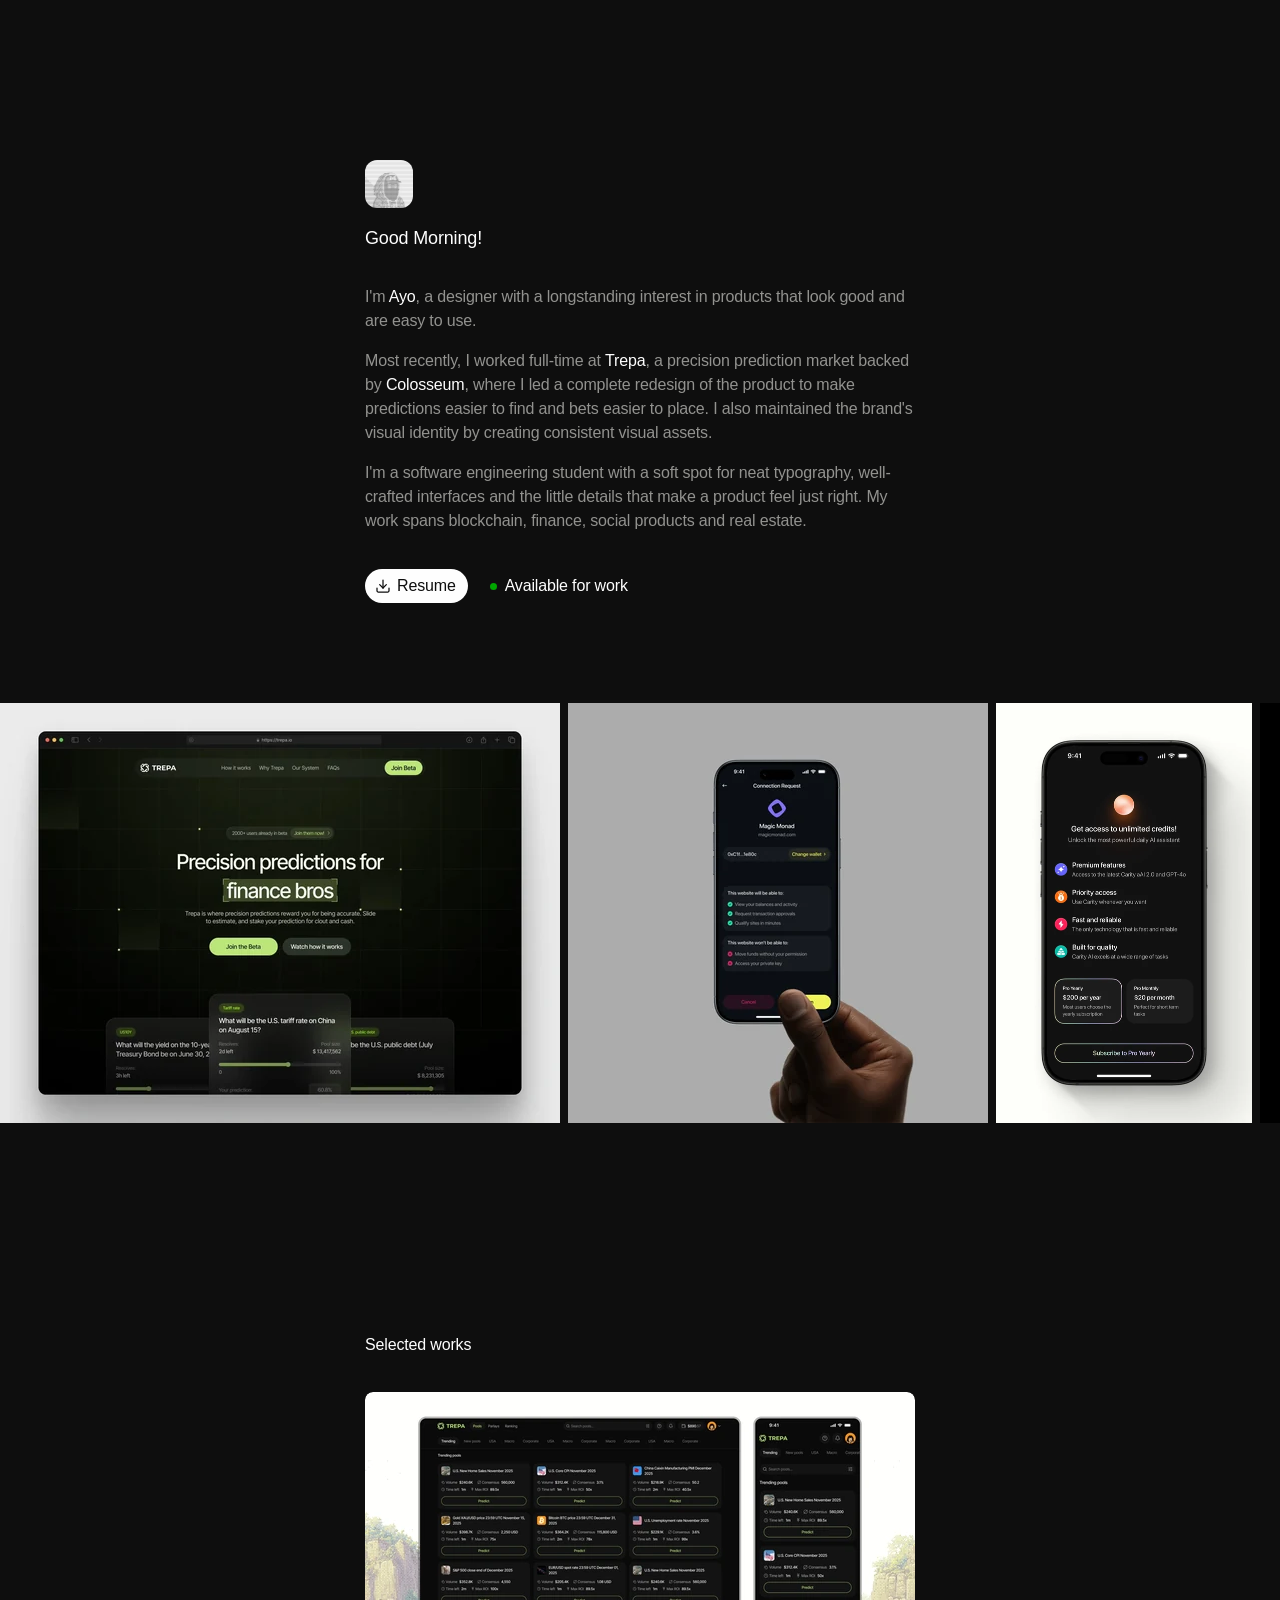
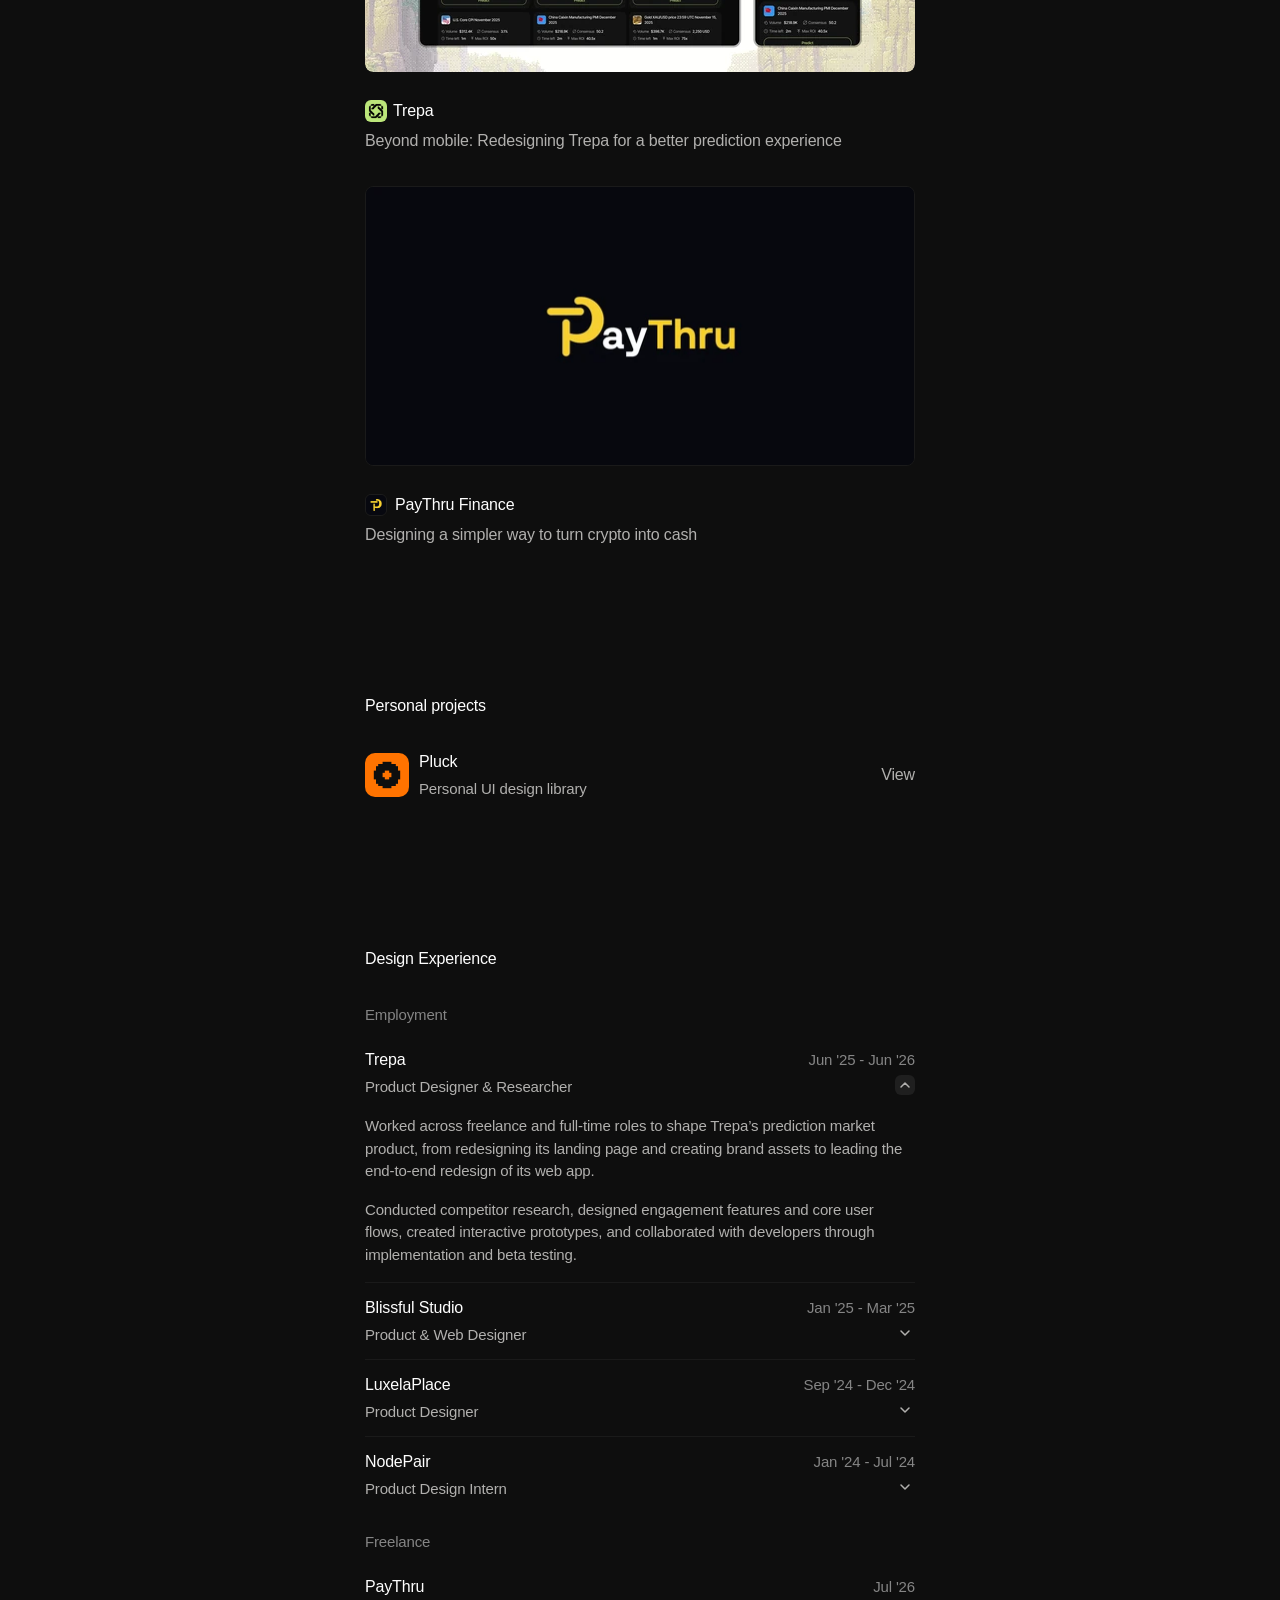
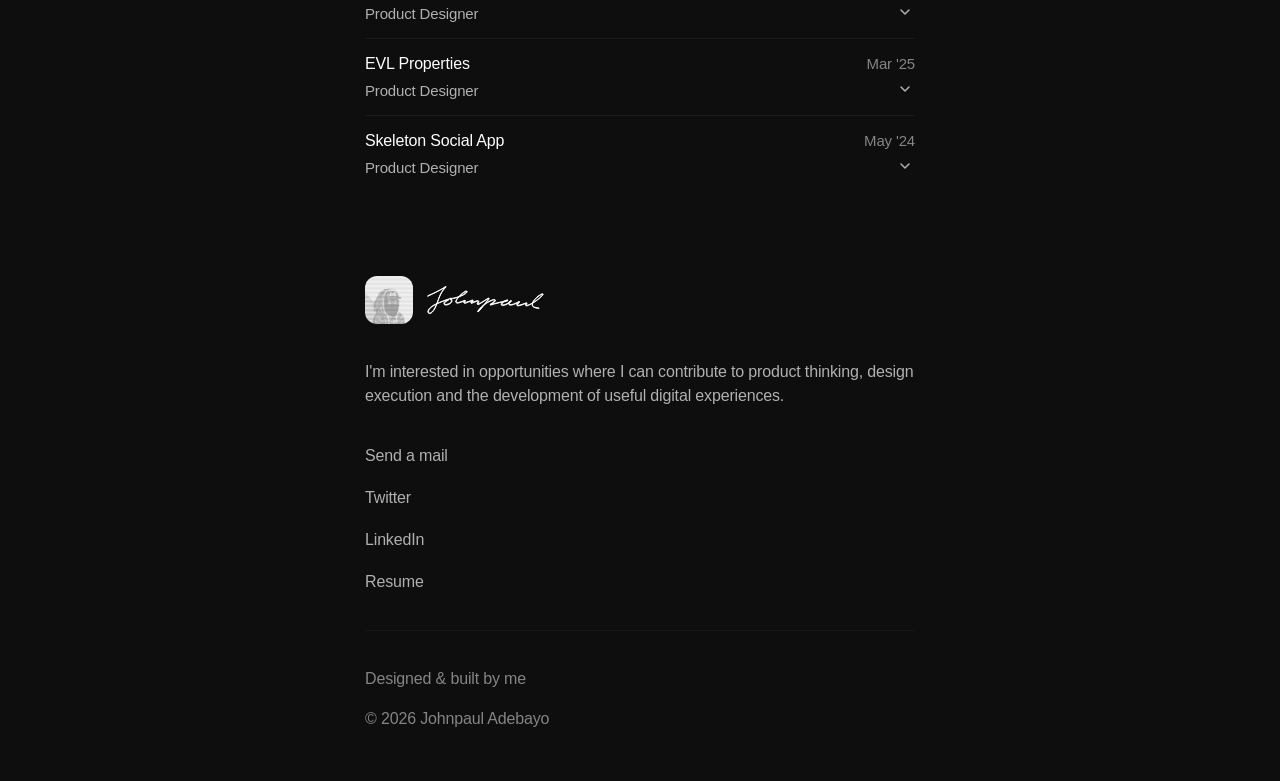
==== index.html @ 6b83dbdb "Refine homepage typography and availability pulse" ====
<!doctype html>
<html lang="en">
<head>
  <meta charset="UTF-8">
  <meta name="viewport" content="width=device-width, initial-scale=1">
  <meta name="description" content="I design digital products and user experiences that make everyday tasks easier. Explore my work, experience, and approach to design.">
  <title>Johnpaul | Product Designer</title>
  <link rel="canonical" href="https://ayomikun.xyz/">
  <meta property="og:type" content="website">
  <meta property="og:site_name" content="Johnpaul | Product Designer">
  <meta property="og:url" content="https://ayomikun.xyz/">
  <meta property="og:title" content="Johnpaul | Product Designer">
  <meta property="og:description" content="I design digital products and user experiences that make everyday tasks easier. Explore my work, experience, and approach to design.">
  <meta property="og:image" content="https://ayomikun.xyz/assets/images/social/general-preview.jpg">
  <meta property="og:image:type" content="image/jpeg">
  <meta property="og:image:width" content="1200">
  <meta property="og:image:height" content="630">
  <meta property="og:image:alt" content="Johnpaul — product designer portfolio preview">
  <meta name="twitter:card" content="summary_large_image">
  <meta name="twitter:title" content="Johnpaul | Product Designer">
  <meta name="twitter:description" content="I design digital products and user experiences that make everyday tasks easier. Explore my work, experience, and approach to design.">
  <meta name="twitter:image" content="https://ayomikun.xyz/assets/images/social/general-preview.jpg">
  <meta name="twitter:image:alt" content="Johnpaul — product designer portfolio preview">
  <link rel="icon" type="image/png" href="assets/icons/favicon.png">
  <link rel="apple-touch-icon" href="assets/icons/favicon.png">
  <link rel="preload" href="assets/fonts/geist-regular.ttf" as="font" type="font/ttf" crossorigin>
  <link rel="stylesheet" href="assets/css/base.css">
  <link rel="stylesheet" href="assets/css/pages/home.css">
  <script src="assets/vendor/lenis.min.js" defer></script>
  <script type="module" src="assets/js/pages/home.js"></script>
</head>
<body>
  <a class="skip-link" href="#main-content">Skip to content</a>
  <main id="main-content" tabindex="-1">
    <section class="hero" aria-labelledby="greeting">
      <div class="container hero-copy">
        <header class="greeting"><img class="portrait appear" src="assets/images/profile.webp" width="48" height="48" alt="Ayo"><h1 id="greeting" class="appear" style="--appear-delay: 65ms">Hello there,</h1></header>
        <!-- Set the greeting during parsing so the fallback never flashes on load. -->
        <script>
          (() => {
            // getHours() uses the visitor's device timezone, including daylight saving time.
            function greetingForHour(hour) {
              if (hour >= 5 && hour < 12) return 'Good Morning!';
              if (hour >= 12 && hour < 17) return 'Good Afternoon!';
              if (hour >= 17 && hour < 21) return 'Good Evening!';
              return 'Hello there,';
            }

            const heading = document.getElementById('greeting');
            let timer;
            const update = () => {
              clearTimeout(timer);
              const greeting = greetingForHour(new Date().getHours());
              if (heading.textContent !== greeting) heading.textContent = greeting;
              if (!document.hidden) timer = setTimeout(update, 60000 - Date.now() % 60000);
            };
            document.addEventListener('visibilitychange', update);
            window.addEventListener('focus', update);
            update();
          })();
        </script>
        <div class="bio">
          <p class="appear" style="--appear-delay: 130ms">I'm <span class="bright">Ayo</span>, a designer with a longstanding interest in products that look good and are easy to use.</p>
          <p class="appear" style="--appear-delay: 195ms">Most recently, I worked full-time at <a href="https://x.com/trepa_io" target="_blank" rel="noopener noreferrer"><span class="link-label">Trepa</span></a>, a precision prediction market backed by <a href="https://colosseum.com/" target="_blank" rel="noopener noreferrer"><span class="link-label">Colosseum</span></a>, where I led a complete redesign of the product to make predictions easier to find and bets easier to place. I also maintained the brand's visual identity by creating consistent visual assets.</p>
          <p class="appear" style="--appear-delay: 260ms">I'm a software engineering student with a soft spot for neat typography, well-crafted interfaces and the little details that make a product feel just right. My work spans blockchain, finance, social products and real estate.</p>
        </div>
        <div class="hero-actions appear" style="--appear-delay: 325ms"><a class="resume-button" href="https://drive.google.com/file/d/1aAd5R4C7v3J3VwL5frNz7BCr2YNsZg_4/view?usp=sharing" target="_blank" rel="noopener noreferrer"><img src="assets/icons/download.svg" width="16" height="16" alt="">Resume</a><span class="availability"><span class="status-dot"></span>Available for work</span></div>
      </div>
      <div class="carousel" tabindex="0" role="region" aria-label="Design gallery" aria-describedby="gallery-help"><div class="carousel-track" id="gallery"><div class="carousel-group"><img src="assets/images/carousel/download-h420.webp" fetchpriority="high" alt="Prediction market interface exploration" width="1600" height="1200" srcset="assets/images/carousel/download-h280.webp 373w, assets/images/carousel/download-h420.webp 560w, assets/images/carousel/download-h840.webp 1120w" sizes="(max-width: 600px) 373.33px, 560.00px" decoding="async" draggable="false"><img src="assets/images/carousel/Free%20iPhone%20Air-h420.webp" alt="Mobile finance app" width="4500" height="4500" srcset="assets/images/carousel/Free%20iPhone%20Air-h280.webp 280w, assets/images/carousel/Free%20iPhone%20Air-h420.webp 420w, assets/images/carousel/Free%20iPhone%20Air-h840.webp 840w" sizes="(max-width: 600px) 280.00px, 420.00px" decoding="async" draggable="false"><img src="assets/images/carousel/Random%202-h420.webp" alt="Interface typography exploration" width="1336" height="2198" srcset="assets/images/carousel/Random%202-h280.webp 170w, assets/images/carousel/Random%202-h420.webp 255w, assets/images/carousel/Random%202-h840.webp 511w" sizes="(max-width: 600px) 170.19px, 255.29px" decoding="async" draggable="false"><img src="assets/images/carousel/Trepa-h420.webp" alt="Trepa interface design" width="2400" height="2516" srcset="assets/images/carousel/Trepa-h280.webp 267w, assets/images/carousel/Trepa-h420.webp 401w, assets/images/carousel/Trepa-h840.webp 801w" sizes="(max-width: 600px) 267.09px, 400.64px" decoding="async" draggable="false"><img src="assets/images/carousel/Joint-h420.webp" alt="Joint product design" width="3262" height="2198" srcset="assets/images/carousel/Joint-h280.webp 416w, assets/images/carousel/Joint-h420.webp 623w, assets/images/carousel/Joint-h840.webp 1247w" sizes="(max-width: 600px) 415.54px, 623.31px" decoding="async" draggable="false"><img src="assets/images/carousel/Random-h420.webp" alt="Mobile product exploration" width="2298" height="2198" srcset="assets/images/carousel/Random-h280.webp 293w, assets/images/carousel/Random-h420.webp 439w, assets/images/carousel/Random-h840.webp 878w" sizes="(max-width: 600px) 292.74px, 439.11px" decoding="async" draggable="false"><img src="assets/images/carousel/image%201462568586-h420.webp" alt="Visual design study" width="1211" height="1680" srcset="assets/images/carousel/image%201462568586-h280.webp 202w, assets/images/carousel/image%201462568586-h420.webp 303w, assets/images/carousel/image%201462568586-h840.webp 606w" sizes="(max-width: 600px) 201.83px, 302.75px" decoding="async" draggable="false"><img src="assets/images/carousel/3-h420.webp" alt="Product interface study" width="1564" height="1956" srcset="assets/images/carousel/3-h280.webp 224w, assets/images/carousel/3-h420.webp 336w, assets/images/carousel/3-h840.webp 672w" sizes="(max-width: 600px) 223.89px, 335.83px" decoding="async" draggable="false"><img src="assets/images/carousel/iPhone%2016%20Pro-h420.webp" alt="iPhone product mockup" width="4500" height="4500" srcset="assets/images/carousel/iPhone%2016%20Pro-h280.webp 280w, assets/images/carousel/iPhone%2016%20Pro-h420.webp 420w, assets/images/carousel/iPhone%2016%20Pro-h840.webp 840w" sizes="(max-width: 600px) 280.00px, 420.00px" decoding="async" draggable="false"><img src="assets/images/carousel/Random%203-h420.webp" alt="Mobile interface exploration" width="1336" height="2198" srcset="assets/images/carousel/Random%203-h280.webp 170w, assets/images/carousel/Random%203-h420.webp 255w, assets/images/carousel/Random%203-h840.webp 511w" sizes="(max-width: 600px) 170.19px, 255.29px" decoding="async" draggable="false"></div></div></div>
      <span class="sr-only" id="gallery-help">Use the left and right arrow keys to browse. Press Space to pause or resume animation. Animation pauses while the gallery has keyboard focus.</span>
    </section>
    <section class="works section" aria-labelledby="works-title"><div class="container section-content">
      <h2 id="works-title">Selected works</h2>
      <div class="projects">
        <a class="project project-link" href="trepa-case-study/" aria-label="Trepa case study"><div class="project-visual"><img class="project-cover" src="assets/images/projects/trepa-550.webp" srcset="assets/images/projects/trepa-550.webp 550w, assets/images/projects/trepa-1100.webp 1100w, assets/images/projects/trepa-1650.webp 1650w" sizes="(max-width: 590px) calc(100vw - 40px), 550px" loading="lazy" decoding="async" width="4096" height="2085" alt="Trepa prediction market desktop and mobile interface"></div><div class="project-caption"><div class="project-identity"><img class="project-icon" src="assets/images/projects/trepa-icon.webp" width="22" height="22" alt="" loading="lazy" decoding="async"><h3>Trepa</h3></div><p>Beyond mobile: Redesigning Trepa for a better prediction experience</p></div></a>
        <article class="project project-pending" data-pending-project>
          <div class="project-visual"><img class="project-cover bordered" src="assets/images/projects/paythru-550.webp" srcset="assets/images/projects/paythru-550.webp 550w, assets/images/projects/paythru-1100.webp 1100w, assets/images/projects/paythru-1650.webp 1650w" sizes="(max-width: 590px) calc(100vw - 40px), 550px" loading="lazy" decoding="async" width="4096" height="2085" alt="PayThru Finance brand identity"><div class="coming-soon-overlay" aria-hidden="true"><span class="coming-soon-tag"><img src="assets/icons/coming-soon.svg" width="16" height="16" alt="">coming soon</span></div></div>
          <div class="project-caption"><div class="project-identity"><img class="project-icon project-icon-bordered" src="assets/images/projects/paythru-icon.webp" width="22" height="22" alt="" loading="lazy" decoding="async"><h3>PayThru Finance</h3></div><p>Designing a simpler way to turn crypto into cash</p></div>
          <button class="project-pending-trigger" type="button" aria-label="PayThru Finance case study — coming soon"></button>
          <span class="sr-only" role="status" aria-live="polite" data-pending-status></span>
        </article>
      </div>
    </div></section>
    <section class="personal-projects section" aria-labelledby="personal-projects-title">
      <div class="container section-content">
        <h2 id="personal-projects-title">Personal projects</h2>
        <ul class="personal-project-list">
          <li class="personal-project">
            <div class="personal-project-identity">
              <div class="personal-project-icon"><img src="assets/images/projects/pluck-icon.png" width="44" height="44" alt="" loading="lazy" decoding="async"></div>
              <div class="personal-project-copy"><h3>Pluck</h3><p>Personal UI design library</p></div>
            </div>
            <a class="personal-project-link" href="https://pluck-app-three.vercel.app/" target="_blank" rel="noopener noreferrer" aria-label="View Pluck (opens in a new tab)"><span class="link-label">View</span></a>
          </li>
        </ul>
      </div>
    </section>
    <section class="experience section" aria-labelledby="experience-title"><div class="container section-content">
      <h2 id="experience-title">Design Experience</h2>
      <div class="experience-group"><h3 class="group-title">Employment</h3><div class="jobs" id="employment"><article class="dropdown" data-dropdown>
          <button class="dropdown-trigger" id="trepa-trigger" type="button" aria-expanded="true" aria-controls="trepa-description"><span class="job-title"><span class="job-company">Trepa</span><span class="job-role">Product Designer &amp; Researcher</span></span><span class="job-time"><span class="job-date">Jun '25 - Jun '26</span><span class="dropdown-icon"><img src="assets/icons/chevron.svg" width="16" height="16" alt=""></span></span></button>
          <div class="dropdown-panel" id="trepa-description" ><div class="dropdown-panel-inner"><div class="work-description"><p>Worked across freelance and full-time roles to shape Trepa’s prediction market product, from redesigning its landing page and creating brand assets to leading the end-to-end redesign of its web app.</p><p>Conducted competitor research, designed engagement features and core user flows, created interactive prototypes, and collaborated with developers through implementation and beta testing.</p></div></div></div>
        </article>
<article class="dropdown" data-dropdown>
          <button class="dropdown-trigger" id="blissful-trigger" type="button" aria-expanded="false" aria-controls="blissful-description"><span class="job-title"><span class="job-company">Blissful Studio</span><span class="job-role">Product &amp; Web Designer</span></span><span class="job-time"><span class="job-date">Jan '25 - Mar '25</span><span class="dropdown-icon"><img src="assets/icons/chevron.svg" width="16" height="16" alt=""></span></span></button>
          <div class="dropdown-panel" id="blissful-description" inert><div class="dropdown-panel-inner"><div class="work-description"><p>Worked with designers on a range of digital projects, including landing pages, website designs, and product interfaces, contributing to visual design and user experience across different projects.</p></div></div></div>
        </article>
<article class="dropdown" data-dropdown>
          <button class="dropdown-trigger" id="luxela-trigger" type="button" aria-expanded="false" aria-controls="luxela-description"><span class="job-title"><span class="job-company">LuxelaPlace</span><span class="job-role">Product Designer</span></span><span class="job-time"><span class="job-date">Sep '24 - Dec '24</span><span class="dropdown-icon"><img src="assets/icons/chevron.svg" width="16" height="16" alt=""></span></span></button>
          <div class="dropdown-panel" id="luxela-description" inert><div class="dropdown-panel-inner"><div class="work-description"><p>Designed the landing page, user-facing application, and admin dashboard during the Solana Radar Hackathon.</p><p>Worked with developers to ensure the implemented interactions and prototypes aligned with the intended user experience.</p></div></div></div>
        </article>
<article class="dropdown" data-dropdown>
          <button class="dropdown-trigger" id="nodepair-trigger" type="button" aria-expanded="false" aria-controls="nodepair-description"><span class="job-title"><span class="job-company">NodePair</span><span class="job-role">Product Design Intern</span></span><span class="job-time"><span class="job-date">Jan '24 - Jul '24</span><span class="dropdown-icon"><img src="assets/icons/chevron.svg" width="16" height="16" alt=""></span></span></button>
          <div class="dropdown-panel" id="nodepair-description" inert><div class="dropdown-panel-inner"><div class="work-description"><p>Researched the remote-work market and competitors to identify design opportunities for a Web3-based remote job platform exploring simpler payments between clients and freelancers.</p><p>Contributed to the platform’s visual direction and designed its interfaces under the supervision of a senior designer.</p></div></div></div>
        </article></div></div>
      <div class="experience-group"><h3 class="group-title">Freelance</h3><div class="jobs" id="freelance"><article class="dropdown" data-dropdown>
          <button class="dropdown-trigger" id="paythru-trigger" type="button" aria-expanded="false" aria-controls="paythru-description"><span class="job-title"><span class="job-company">PayThru</span><span class="job-role">Product Designer</span></span><span class="job-time"><span class="job-date">Jul '26</span><span class="dropdown-icon"><img src="assets/icons/chevron.svg" width="16" height="16" alt=""></span></span></button>
          <div class="dropdown-panel" id="paythru-description" inert><div class="dropdown-panel-inner"><div class="work-description"><p>Designed a crypto off-ramp app concept that enables users to convert cryptocurrency into fiat for instant merchant payments.</p><p>Owned the end-to-end design process, including user flows, information architecture, high-fidelity UI, and interactive prototyping, presenting the final designs to stakeholders for feedback and approval.</p></div></div></div>
        </article>
<article class="dropdown" data-dropdown>
          <button class="dropdown-trigger" id="evl-trigger" type="button" aria-expanded="false" aria-controls="evl-description"><span class="job-title"><span class="job-company">EVL Properties</span><span class="job-role">Product Designer</span></span><span class="job-time"><span class="job-date">Mar '25</span><span class="dropdown-icon"><img src="assets/icons/chevron.svg" width="16" height="16" alt=""></span></span></button>
          <div class="dropdown-panel" id="evl-description" inert><div class="dropdown-panel-inner"><div class="work-description"><p>Independently designed EVL Properties’ digital platform, including the landing page, property listings, and user-facing web app.</p><p>Design of the admin dashboard and property management interfaces, ensuring a consistent user experience across the platform’s public-facing and administrative areas.</p></div></div></div>
        </article>
<article class="dropdown" data-dropdown>
          <button class="dropdown-trigger" id="skeleton-trigger" type="button" aria-expanded="false" aria-controls="skeleton-description"><span class="job-title"><span class="job-company">Skeleton Social App</span><span class="job-role">Product Designer</span></span><span class="job-time"><span class="job-date">May '24</span><span class="dropdown-icon"><img src="assets/icons/chevron.svg" width="16" height="16" alt=""></span></span></button>
          <div class="dropdown-panel" id="skeleton-description" inert><div class="dropdown-panel-inner"><div class="work-description"><p>Designed the complete mobile app experience, including all screens, user flows, and custom UI elements.</p><p>Also designed the landing page and Google Play Store screenshots, contributing to the product’s visual identity and launch materials.</p><p>The app went on to achieve over 2,000 downloads.</p></div></div></div>
        </article></div></div>
    </div></section>
  </main>
  <portfolio-footer>
  <footer class="section"><div class="container section-content">
    <div class="signoff"><img loading="lazy" decoding="async" class="portrait" src="assets/images/profile.webp" width="48" height="48" alt="Ayo"><animated-signature></animated-signature></div>
    <p class="footer-copy">I'm interested in opportunities where I can contribute to product thinking, design execution and the development of useful digital experiences.</p>
    <nav class="contact-links" aria-label="Contact"><a href="mailto:adebayojohnpaul885@gmail.com" target="_blank" rel="noopener noreferrer"><span class="link-label">Send a mail</span></a><a href="https://x.com/Ayo_Design" target="_blank" rel="noopener noreferrer"><span class="link-label">Twitter</span></a><a href="https://www.linkedin.com/in/johnpauladebayo/" target="_blank" rel="noopener noreferrer"><span class="link-label">LinkedIn</span></a><a href="https://drive.google.com/file/d/1aAd5R4C7v3J3VwL5frNz7BCr2YNsZg_4/view?usp=sharing" target="_blank" rel="noopener noreferrer"><span class="link-label">Resume</span></a></nav>
    <img class="footer-divider" src="assets/icons/footer-divider.svg" width="550" height="1" alt="" loading="lazy" decoding="async">
    <div class="footer-credits"><p>Designed &amp; built by me</p><p>© 2026 Johnpaul Adebayo</p></div>
  </div></footer>
  </portfolio-footer>
</body>
</html>
---- assets/css/base.css ----
@font-face {
  font-family: Geist;
  font-style: normal;
  font-weight: 400;
  font-display: swap;
  src: url('../fonts/geist-regular.ttf') format('truetype');
}

@font-face {
  font-family: Geist;
  font-style: normal;
  font-weight: 450 500;
  font-display: swap;
  src: url('../fonts/geist-medium.ttf') format('truetype');
}

:root {
  color-scheme: dark;
  --background: #0e0e0e;
  --foreground: #b1b0ae;
  --bright: #fefefe;
  --muted: #858585;
  --hover: #1f1f1f;
  --dropdown-duration: 280ms;
  --dropdown-easing: cubic-bezier(.22,1,.36,1);
  font-family: Geist,Arial,sans-serif;
  color: var(--foreground);
  background: var(--background);
  font-size: 16px;
  font-weight: 400;
  letter-spacing: -.01em;
}

* {
  box-sizing: border-box;
}

body {
  margin: 0;
  -webkit-font-smoothing: antialiased;
  -moz-osx-font-smoothing: grayscale;
  text-rendering: optimizeLegibility;
}

p,h1,h2,h3 {
  margin: 0;
}

button,a {
  -webkit-tap-highlight-color: transparent;
}

button {
  font: inherit;
  letter-spacing: inherit;
}

a {
  color: var(--bright);
  text-decoration: none;
}

a:hover {
  text-decoration: underline dotted;
}

button:focus-visible,a:focus-visible,.carousel:focus-visible {
  outline: 2px solid var(--foreground);
  outline-offset: 5px;
  border-radius: 6px;
}

.container {
  width: min(550px,calc(100% - 40px));
  margin-inline: auto;
}

.portrait {
  display: block;
  object-fit: cover;
  border-radius: 12px;
}

h1,h2 {
  font-size: 18px;
  font-weight: 500;
  color: var(--bright);
}

h2 {
  line-height: 1.45;
}

.bright {
  color: var(--bright);
}

.footer-copy {
  line-height: 1.5;
}

.footer-divider {
  display: block;
  width: 100%;
  height: 1px;
}

.footer-credits {
  color: var(--muted);
  font-size: 16px;
  line-height: 1.5;
}

.footer-credits p + p {
  margin-top: 16px;
}

.section {
  padding-block: 50px;
}

.section-content {
  display: flex;
  flex-direction: column;
  gap: 36px;
}

.signoff {
  display: flex;
  align-items: center;
  gap: 14px;
}

.contact-links {
  display: flex;
  flex-direction: column;
  align-items: flex-start;
  gap: 18px;
}

.contact-links a {
  min-height: 24px;
  text-decoration: none;
  position: relative;
  padding: 0;
  border: 0;
  background: transparent;
  color: inherit;
  line-height: 1.45;
  transition: color 160ms ease;
}

.contact-links a:is(:hover,:focus-visible) {
  color: var(--bright);
  text-decoration: none;
}

@media (max-width: 600px) {
  .section-content {
    gap: 32px;
  }
}

html.lenis {
  height: auto;
}

.lenis.lenis-smooth {
  scroll-behavior: auto !important;
}

.lenis.lenis-smooth [data-lenis-prevent] {
  overscroll-behavior: contain;
}

.lenis.lenis-stopped {
  overflow: hidden;
}

.lenis.lenis-scrolling iframe {
  pointer-events: none;
}

.sr-only {
  position: absolute;
  width: 1px;
  height: 1px;
  margin: -1px;
  padding: 0;
  overflow: hidden;
  clip-path: inset(50%);
  white-space: nowrap;
  border: 0;
}

.skip-link {
  position: fixed;
  top: 12px;
  left: 12px;
  z-index: 10;
  padding: 12px 18px;
  background: var(--bright);
  color: var(--background);
  transform: translateY(-200%);
  border-radius: 6px;
}

.skip-link:focus {
  transform: none;
}

#main-content:focus {
  outline: none;
}

.link-label {
  display: inline-block;
  position: relative;
}

.link-label::after {
  content: "";
  position: absolute;
  left: 0;
  right: 0;
  bottom: 0;
  height: 1px;
  pointer-events: none;
  background: currentColor;
  transform: scaleX(0);
  transform-origin: left;
  transition: transform 380ms cubic-bezier(.22,1,.36,1);
}

:is(a,button):is(:hover,:focus-visible) .link-label::after {
  transform: scaleX(1);
}

@media (forced-colors: active) {
  .link-label {
    text-decoration: underline;
  }
}

portfolio-footer {
  display: block;
}

html,body {
  cursor: url('../cursors/normal-20.png') 4 4, auto;
}

a,button,summary,input,select,textarea,[role="button"],[role="link"],[role="slider"],[contenteditable="true"],input[type="range"] {
  cursor: url('../cursors/select-20.png') 8 3, pointer;
}

@media (prefers-reduced-motion: no-preference) {
  .appear {
    animation: appear 450ms ease-out var(--appear-delay, 0ms) backwards;
  }

  .appear:focus-within {
    animation: none;
  }
}

@keyframes appear {
  from {
    opacity: 0;
    filter: blur(8px);
  }

  to {
    opacity: 1;
    filter: blur(0);
  }
}

@media (prefers-reduced-motion: reduce) {
  .contact-links a {
    transition: none;
  }

  .link-label::after {
    transition: none;
  }
}
---- assets/css/pages/home.css ----
.hero {
  padding: 160px 0 50px;
  overflow: hidden;
}

.hero-copy {
  display: flex;
  flex-direction: column;
  gap: 36px;
}

.greeting {
  display: flex;
  flex-direction: column;
  gap: 20px;
}

.bio {
  color: #92928f;
  line-height: 1.5;
}

.bio p + p {
  margin-top: 16px;
}

.hero-actions {
  display: flex;
  align-items: center;
  gap: 22px;
}

.resume-button {
  display: inline-flex;
  align-items: center;
  justify-content: center;
  gap: 6px;
  height: 34px;
  padding: 4px 12px 4px 10px;
  border: 0;
  border-radius: 10000px;
  background: var(--bright);
  color: var(--background);
  font-weight: 500;
  transform: scale(1);
  transition: transform 400ms cubic-bezier(.34,1.4,.64,1);
}

.resume-button:is(:hover,:focus-visible) {
  transform: scale(1.04);
  text-decoration: none;
}

.availability {
  display: inline-flex;
  align-items: center;
  gap: 8px;
  height: 34px;
  color: var(--bright);
  font-weight: 400;
  white-space: nowrap;
}

.status-dot {
  position: relative;
  width: 7px;
  height: 7px;
  border-radius: 100px;
  background: #00a500;
}

.status-dot::after {
  content: "";
  position: absolute;
  inset: 0;
  border-radius: inherit;
  background: #00a500;
  opacity: 0;
  animation: pulse 2.5s ease-in-out infinite;
}

@keyframes pulse {
  0%,100% {
    opacity: 0;
    transform: scale(1);
  }

  50% {
    opacity: .1;
    transform: scale(2.33);
  }
}

.carousel {
  margin-top: 100px;
  height: 420px;
  overflow-x: auto;
  overflow-y: hidden;
  scrollbar-width: none;
}

.carousel::-webkit-scrollbar {
  display: none;
}

.carousel-track {
  display: flex;
  width: max-content;
  height: 100%;
  will-change: transform;
}

.carousel-group {
  display: flex;
  flex: none;
  gap: 8px;
  height: 100%;
  padding-right: 8px;
}

.carousel.is-animated {
  overflow-x: hidden;
}

.carousel img {
  display: block;
  height: 100%;
  width: auto;
  flex-shrink: 0;
  object-fit: cover;
}

.works h2,.personal-projects h2,.experience h2 {
  font-size: 16px;
}

.works {
  padding-top: 160px;
}

.projects {
  display: flex;
  flex-direction: column;
  gap: 36px;
}

.project {
  display: flex;
  flex-direction: column;
  gap: 28px;
}

.project-cover {
  display: block;
  width: 100%;
  height: auto;
  aspect-ratio: 4096 / 2085;
  object-fit: cover;
  border-radius: 8px;
}

.bordered {
  border: 1px solid #ffffff0d;
}

.project-caption {
  display: flex;
  flex-direction: column;
  align-items: flex-start;
  gap: 10px;
}

.project-identity {
  display: flex;
  align-items: center;
  gap: 6px;
}

.project-pending .project-identity {
  gap: 8px;
}

.project-icon {
  display: block;
  flex: 0 0 22px;
  border-radius: 6px;
}

.project-icon-bordered {
  border: 1px solid #ffffff0f;
}

.project-caption h3 {
  font-size: 16px;
  font-weight: 400;
  line-height: normal;
  color: var(--bright);
}

.project-caption p {
  font-size: 16px;
  line-height: normal;
  color: var(--foreground);
}

.personal-projects {
  padding-block: 100px;
}

.personal-projects .section-content {
  gap: 36px;
}

.personal-project-list {
  display: flex;
  flex-direction: column;
  gap: 24px;
  width: 100%;
  margin: 0;
  padding: 0;
  list-style: none;
}

.personal-project {
  display: flex;
  align-items: center;
  justify-content: space-between;
  gap: 16px;
  min-height: 44px;
}

.personal-project-identity {
  display: flex;
  align-items: center;
  gap: 10px;
  min-width: 0;
}

.personal-project-icon {
  display: grid;
  place-items: center;
  flex: 0 0 44px;
  width: 44px;
  height: 44px;
  overflow: hidden;
  border-radius: 10px;
  background: #ff7300;
}

.personal-project-icon img {
  display: block;
}

.personal-project-copy {
  display: flex;
  flex-direction: column;
  justify-content: space-between;
  min-height: 44px;
  line-height: normal;
}

.personal-project-copy h3 {
  color: var(--bright);
  font-size: 16px;
  font-weight: 500;
}

.personal-project-copy p {
  font-size: 15px;
}

.personal-project-link {
  display: flex;
  align-items: center;
  justify-content: flex-end;
  flex: none;
  min-width: 44px;
  min-height: 44px;
  color: var(--foreground);
  text-decoration: underline;
  text-underline-position: from-font;
}

.personal-project-link:hover {
  color: var(--bright);
  text-decoration: underline;
}

@media (min-width: 601px) and (hover: hover) and (pointer: fine) {
  .personal-project-link,
  .personal-project-link:hover {
    text-decoration: none;
  }

  .personal-project:is(:hover, :focus-within) .personal-project-link {
    color: var(--bright);
  }

  .personal-project:is(:hover, :focus-within) .link-label::after {
    transform: scaleX(1);
  }
}

@media (max-width: 600px), (hover: none), (pointer: coarse) {
  .personal-project-link .link-label::after {
    content: none;
  }
}

.experience-group {
  display: flex;
  flex-direction: column;
  gap: 28px;
}

.group-title {
  color: var(--muted);
  font-size: 15px;
  font-weight: 400;
}

.jobs {
  display: flex;
  flex-direction: column;
  gap: 16px;
}

.jobs .dropdown + .dropdown {
  border-top: 1px solid #ffffff0d;
  padding-top: 16px;
}

.dropdown-trigger {
  width: 100%;
  display: flex;
  align-items: stretch;
  justify-content: space-between;
  gap: 12px;
  padding: 0;
  border: 0;
  background: transparent;
  color: inherit;
  text-align: left;
}

.job-title,.job-time {
  min-height: 44px;
  display: flex;
  flex-direction: column;
  justify-content: space-between;
}

.job-title {
  min-width: 0;
  gap: 6px;
}

.job-company {
  color: var(--bright);
  font-size: 16px;
  font-weight: 500;
}

.job-role,.job-date {
  font-size: 15px;
  font-weight: 400;
}

.job-time {
  flex-shrink: 0;
  align-items: flex-end;
}

.job-date {
  color: var(--muted);
  white-space: nowrap;
}

.dropdown-icon {
  display: inline-grid;
  place-items: center;
  width: 20px;
  height: 20px;
  flex: 0 0 20px;
  overflow: clip;
  border-radius: 6px;
  background: transparent;
  transition: background-color 160ms ease;
}

.dropdown-icon img {
  display: block;
  transform: rotate(0deg);
  transform-origin: center;
  transition: transform var(--dropdown-duration) var(--dropdown-easing);
}

.dropdown-trigger:hover .dropdown-icon,.dropdown-trigger[aria-expanded="true"] .dropdown-icon {
  background: var(--hover);
}

.dropdown-trigger[aria-expanded="true"] .dropdown-icon img {
  transform: rotate(180deg);
}

.dropdown-panel {
  display: grid;
  grid-template-rows: 0fr;
  opacity: 0;
  visibility: hidden;
  transition: grid-template-rows var(--dropdown-duration) var(--dropdown-easing), opacity var(--dropdown-duration) ease, visibility var(--dropdown-duration);
}

.dropdown-panel-inner {
  min-height: 0;
  overflow: hidden;
}

.work-description {
  padding-top: 20px;
  font-size: 15px;
  line-height: 1.5;
}

.work-description p + p {
  margin-top: 16px;
}

.dropdown-trigger[aria-expanded="true"] + .dropdown-panel {
  grid-template-rows: 1fr;
  opacity: 1;
  visibility: visible;
}

@media (max-width: 360px) {
  .hero-actions {
    gap: 14px;
  }

  .availability {
    font-size: 14px;
  }

  .job-date {
    font-size: 13px;
  }

  .job-role {
    font-size: 14px;
  }
}

@media (forced-colors: active) {
  .status-dot {
    background: CanvasText;
  }
}

.bio a,.bio a:hover {
  text-decoration: none;
}

.project-link,.project-link:hover {
  color: inherit;
  text-decoration: none;
}

.project-pending {
  position: relative;
}

.project-visual {
  position: relative;
  overflow: hidden;
  border-radius: 8px;
}

.project-pending-trigger {
  position: absolute;
  inset: 0;
  z-index: 1;
  width: 100%;
  padding: 0;
  border: 0;
  border-radius: 8px;
  background: transparent;
}

.coming-soon-overlay {
  position: absolute;
  inset: 0;
  display: grid;
  place-items: center;
  border-radius: 8px;
  background: #0000004d;
  -webkit-backdrop-filter: blur(2px);
  backdrop-filter: blur(2px);
  opacity: 0;
  pointer-events: none;
  transition: opacity 200ms ease;
}

.coming-soon-tag {
  display: inline-flex;
  align-items: center;
  justify-content: center;
  gap: 4px;
  height: 32px;
  padding: 4px 12px 4px 10px;
  border-radius: 10000px;
  background: #fefefe;
  color: #0e0e0e;
  font-size: 16px;
  font-weight: 500;
  line-height: normal;
  white-space: nowrap;
}

.coming-soon-tag img {
  display: block;
  flex: none;
}

.project-pending:is(:hover,:focus-within,.is-pending-active) .coming-soon-overlay {
  opacity: 1;
}

.project-visual .project-cover {
  transform: scale(1);
  transition: transform 420ms cubic-bezier(.22,1,.36,1);
}

@media (hover:hover) and (pointer:fine) {
  .project:hover .project-cover {
    transform: scale(1.025);
  }
}

.project:focus-within .project-cover {
  transform: scale(1.025);
}

.greeting h1 {
  font-weight: 450;
}

@media (max-width: 600px) {
  .personal-projects {
    padding-block: 50px;
  }

  .carousel {
    height: 280px;
  }

  .works {
    padding-top: 100px;
  }

  .projects {
    gap: 32px;
  }

  .project {
    gap: 24px;
  }

  .project-caption p {
    line-height: 1.5;
  }
}

@media (prefers-reduced-motion: reduce) {
  .carousel-track {
    will-change: auto;
  }

  .carousel-group[aria-hidden="true"] {
    display: none;
  }

  .dropdown-icon,.dropdown-icon img,.dropdown-panel,
  .resume-button,.coming-soon-overlay,.project-visual .project-cover {
    transition: none;
  }

  .status-dot::after {
    animation: none;
  }

  .resume-button:is(:hover,:focus-visible) {
    transform: none;
  }

  .project:hover .project-cover,.project:focus-within .project-cover {
    transform: none;
  }
}
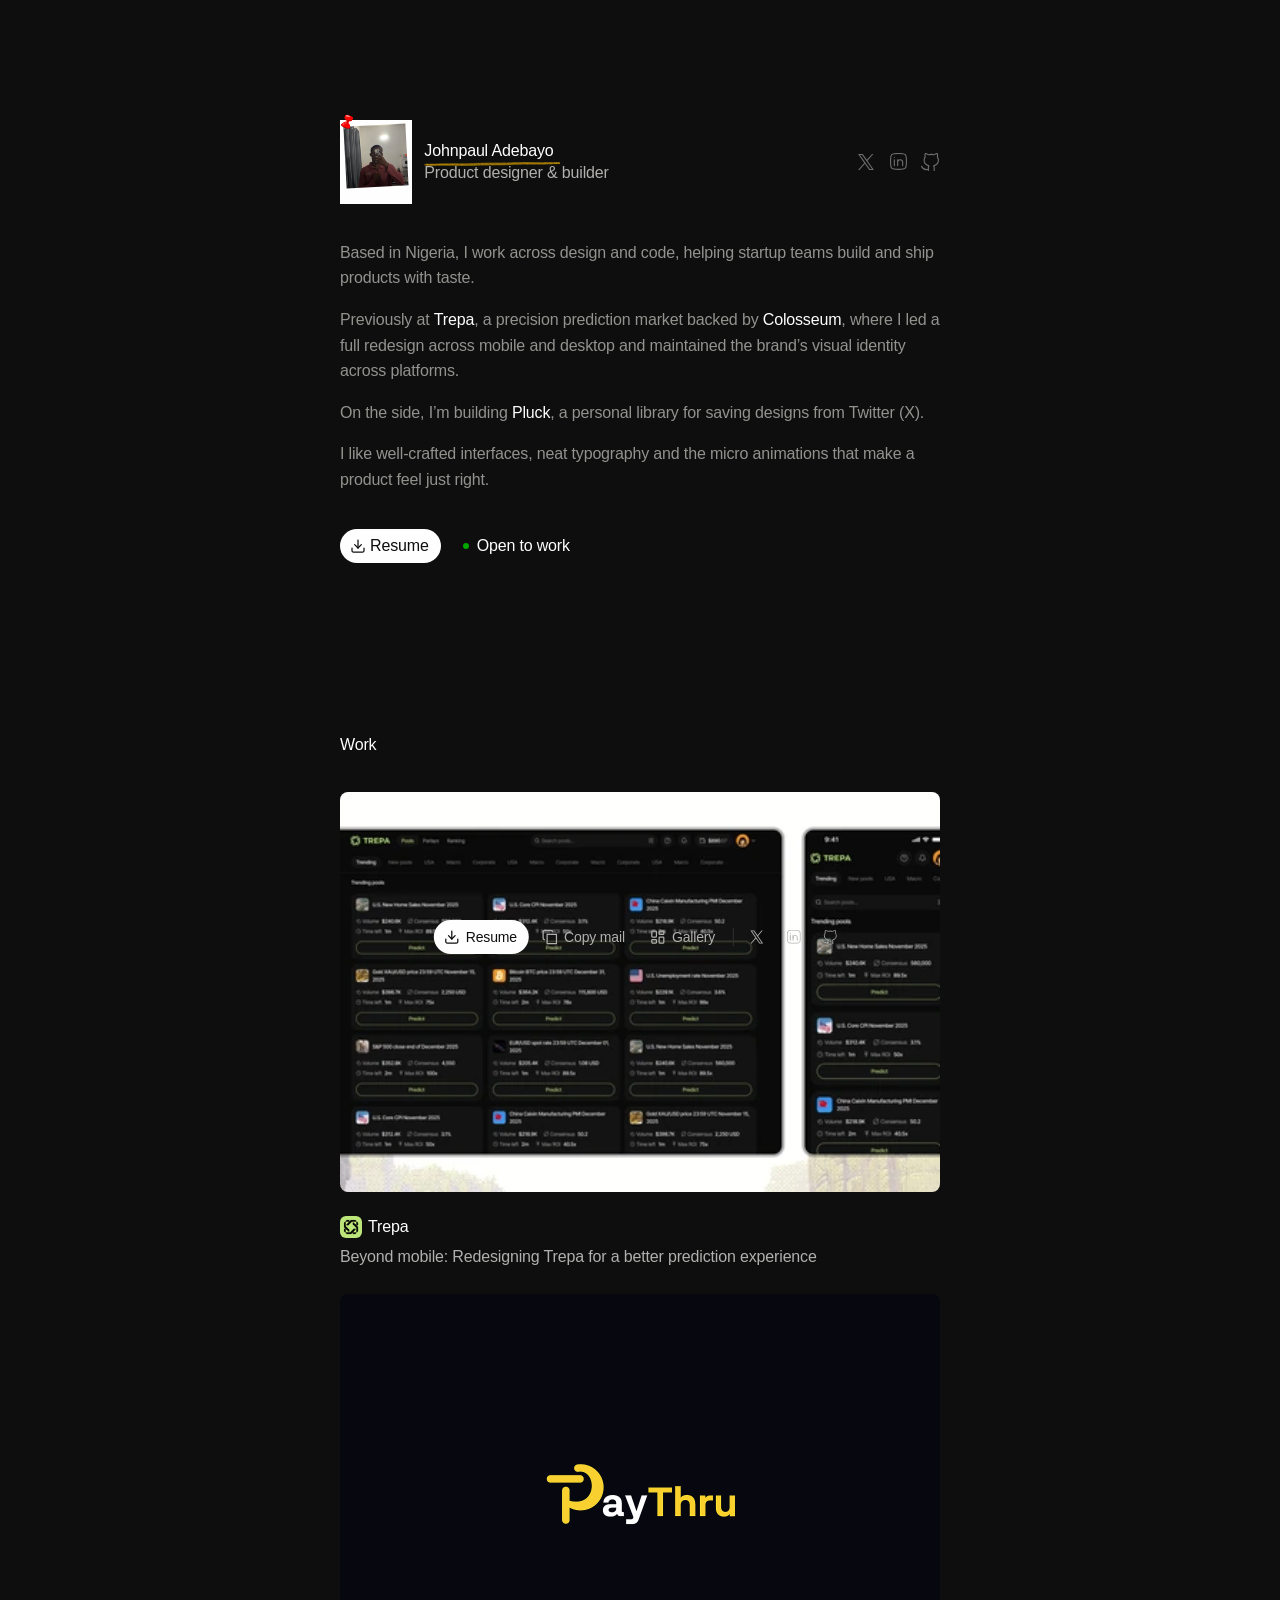
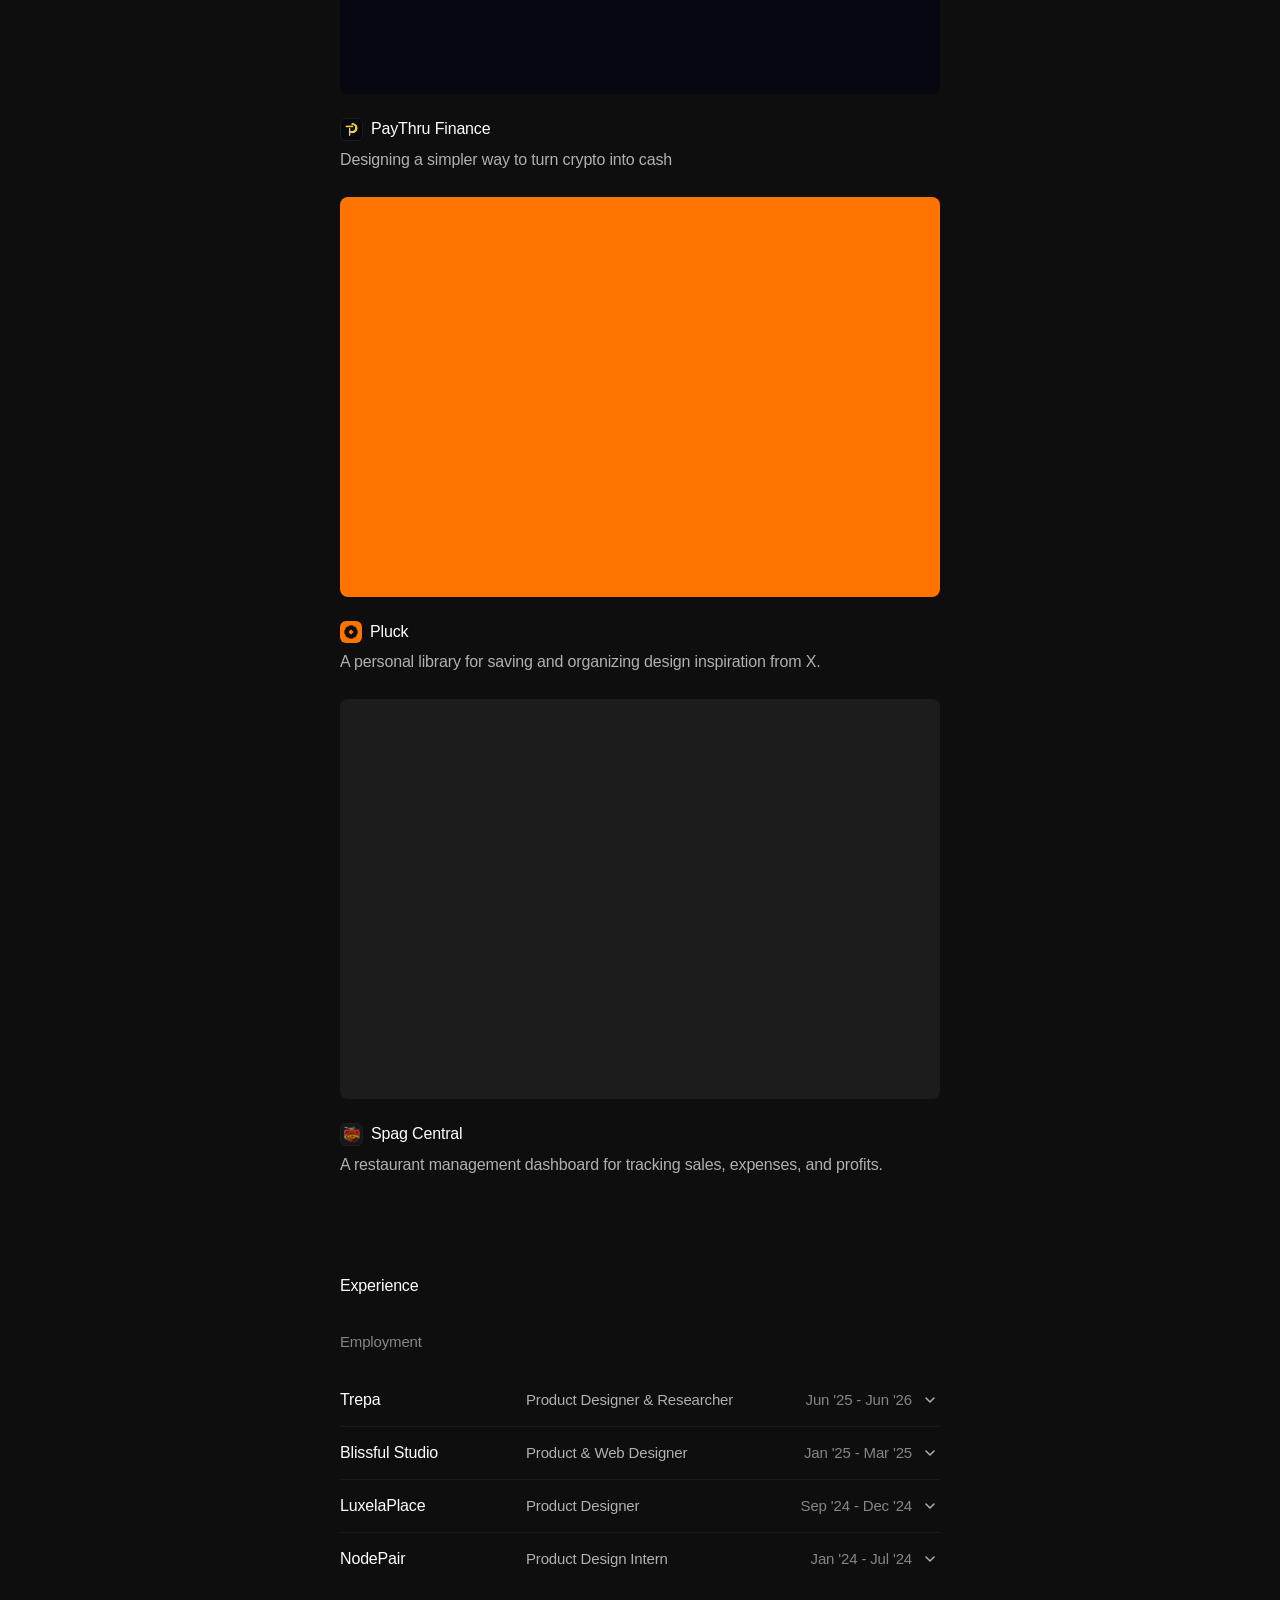
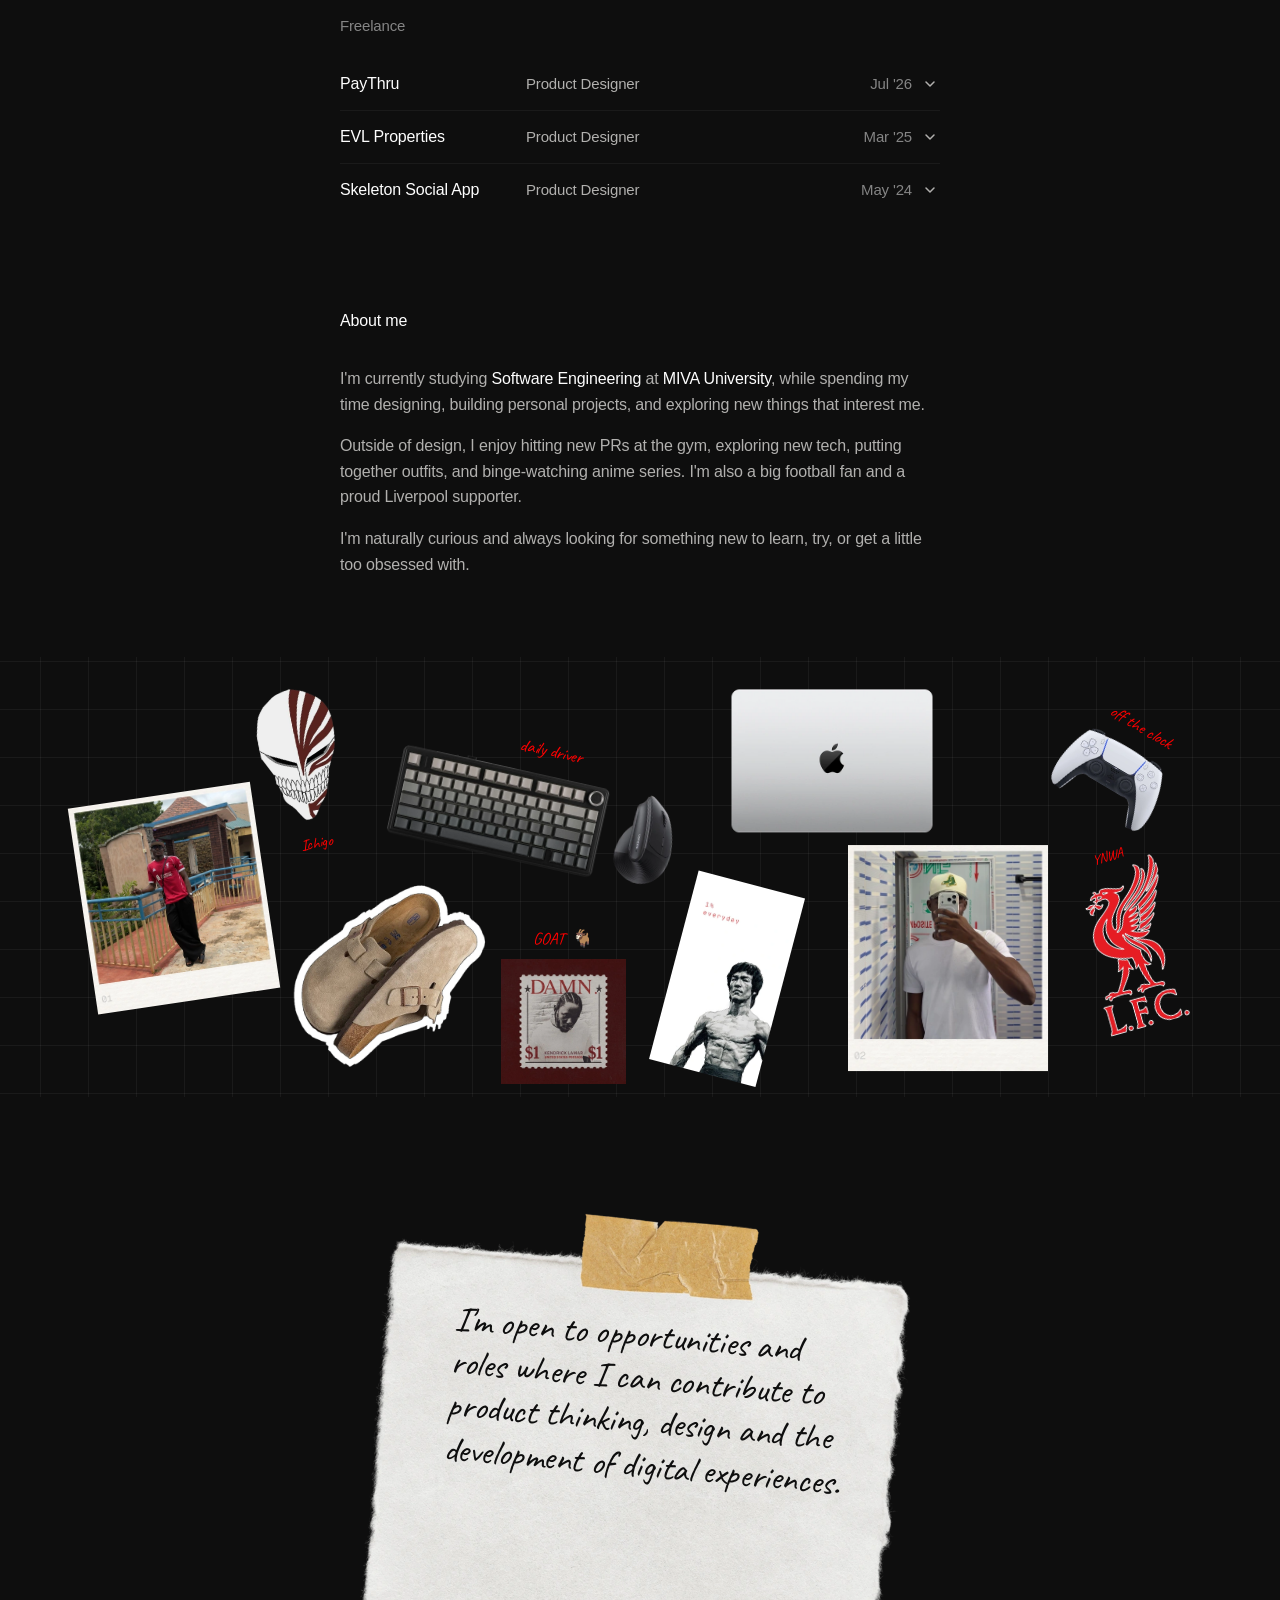
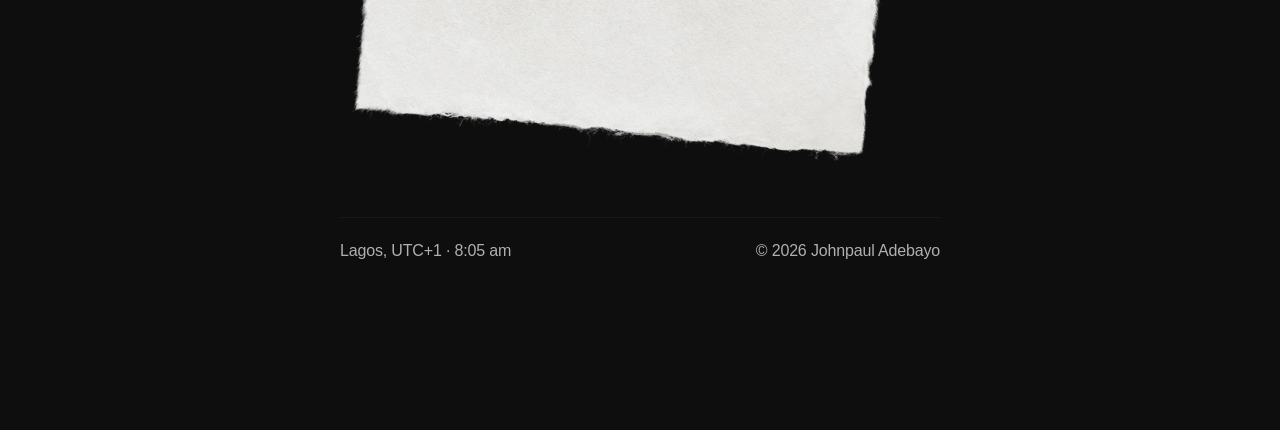
==== commit 764da3b3: "Update portfolio design, project previews, interactions and Lagos clock" ====
--- a/index.html
+++ b/index.html
@@ -24,82 +24,65 @@
   <link rel="icon" type="image/png" href="assets/icons/favicon.png">
   <link rel="apple-touch-icon" href="assets/icons/favicon.png">
   <link rel="preload" href="assets/fonts/geist-regular.ttf" as="font" type="font/ttf" crossorigin>
-  <link rel="stylesheet" href="assets/css/base.css">
-  <link rel="stylesheet" href="assets/css/pages/home.css">
+  <link rel="stylesheet" href="assets/css/base.css?v=20261120-27">
+  <link rel="stylesheet" href="assets/css/pages/home.css?v=20261121-4">
+  <link rel="stylesheet" href="assets/css/pages/about.css?v=20261121-5">
+  <link rel="stylesheet" href="assets/css/components/bottom-nav.css?v=20261121-6">
   <script src="assets/vendor/lenis.min.js" defer></script>
-  <script type="module" src="assets/js/pages/home.js"></script>
+  <script type="module" src="assets/js/pages/home.js?v=20261121-10"></script>
 </head>
 <body>
   <a class="skip-link" href="#main-content">Skip to content</a>
   <main id="main-content" tabindex="-1">
-    <section class="hero" aria-labelledby="greeting">
+    <section class="hero" aria-labelledby="hero-title">
       <div class="container hero-copy">
-        <header class="greeting"><img class="portrait appear" src="assets/images/profile.webp" width="48" height="48" alt="Ayo"><h1 id="greeting" class="appear" style="--appear-delay: 65ms">Hello there,</h1></header>
-        <!-- Set the greeting during parsing so the fallback never flashes on load. -->
-        <script>
-          (() => {
-            // getHours() uses the visitor's device timezone, including daylight saving time.
-            function greetingForHour(hour) {
-              if (hour >= 5 && hour < 12) return 'Good Morning!';
-              if (hour >= 12 && hour < 17) return 'Good Afternoon!';
-              if (hour >= 17 && hour < 21) return 'Good Evening!';
-              return 'Hello there,';
-            }
-
-            const heading = document.getElementById('greeting');
-            let timer;
-            const update = () => {
-              clearTimeout(timer);
-              const greeting = greetingForHour(new Date().getHours());
-              if (heading.textContent !== greeting) heading.textContent = greeting;
-              if (!document.hidden) timer = setTimeout(update, 60000 - Date.now() % 60000);
-            };
-            document.addEventListener('visibilitychange', update);
-            window.addEventListener('focus', update);
-            update();
-          })();
-        </script>
+        <header class="hero-header">
+          <div class="hero-identity">
+            <button class="hero-photo appear" type="button" tabindex="-1" aria-label="Switch portrait" aria-pressed="false">
+              <span class="hero-photo-flipper" aria-hidden="true">
+                <span class="hero-photo-face"><span class="hero-photo-inner"><img src="assets/images/hero-portrait.jpg" width="62" height="62" alt="" decoding="async"></span></span>
+                <span class="hero-photo-face hero-photo-back"><span class="hero-photo-inner"><img src="assets/images/profile.webp" width="62" height="62" alt="" decoding="async"></span></span>
+              </span>
+              <span class="hero-photo-pin" aria-hidden="true"><img src="assets/icons/hero-portrait-pin.svg" alt=""></span>
+            </button>
+            <div class="hero-name appear" style="--appear-delay: 65ms">
+              <h1 id="hero-title"><button class="hero-name-replay" type="button" tabindex="-1" aria-label="Johnpaul Adebayo — replay pencil underline">Johnpaul Adebayo</button></h1>
+              <svg class="hero-name-underline" width="136.142" height="4.17855" viewBox="0 0 136.142 4.17855" aria-hidden="true"><defs><mask id="name-pencil-mask" maskUnits="userSpaceOnUse" x="0" y="0" width="136.142" height="4.17855"><path class="name-pencil-path" d="M-1 2.1L137 2.1" pathLength="1" fill="none" stroke="white" stroke-width="8" stroke-dasharray="1"/></mask></defs><image href="assets/icons/hero-name-underline.svg" width="136.142" height="4.17855" mask="url(#name-pencil-mask)"/></svg>
+              <p>Product designer &amp; builder</p>
+            </div>
+          </div>
+          <nav class="hero-socials appear" aria-label="Social profiles" style="--appear-delay: 130ms">
+            <a href="https://x.com/Ayo_Design" target="_blank" rel="noopener noreferrer" aria-label="Johnpaul on X (opens in a new tab)"><img src="assets/icons/hero-x.svg" alt=""></a>
+            <a class="hero-linkedin" href="https://www.linkedin.com/in/johnpauladebayo/" target="_blank" rel="noopener noreferrer" aria-label="Johnpaul on LinkedIn (opens in a new tab)"><img src="assets/icons/hero-linkedin.svg" alt=""></a>
+            <a href="https://github.com/ay0mikun" target="_blank" rel="noopener noreferrer" aria-label="Johnpaul on GitHub (opens in a new tab)"><img src="assets/icons/hero-github.svg" alt=""></a>
+          </nav>
+        </header>
         <div class="bio">
-          <p class="appear" style="--appear-delay: 130ms">I'm <span class="bright">Ayo</span>, a designer with a longstanding interest in products that look good and are easy to use.</p>
-          <p class="appear" style="--appear-delay: 195ms">Most recently, I worked full-time at <a href="https://x.com/trepa_io" target="_blank" rel="noopener noreferrer"><span class="link-label">Trepa</span></a>, a precision prediction market backed by <a href="https://colosseum.com/" target="_blank" rel="noopener noreferrer"><span class="link-label">Colosseum</span></a>, where I led a complete redesign of the product to make predictions easier to find and bets easier to place. I also maintained the brand's visual identity by creating consistent visual assets.</p>
-          <p class="appear" style="--appear-delay: 260ms">I'm a software engineering student with a soft spot for neat typography, well-crafted interfaces and the little details that make a product feel just right. My work spans blockchain, finance, social products and real estate.</p>
+          <p class="appear" style="--appear-delay: 130ms">Based in Nigeria, I work across design and code, helping startup teams build and ship products with taste.</p>
+          <p class="appear" style="--appear-delay: 195ms">Previously at <a href="https://x.com/trepa_io" target="_blank" rel="noopener noreferrer"><span class="link-label">Trepa</span></a>, a precision prediction market backed by <a href="https://colosseum.com/" target="_blank" rel="noopener noreferrer"><span class="link-label">Colosseum</span></a>, where I led a full redesign across mobile and desktop and maintained the brand’s visual identity across platforms.</p>
+          <p class="appear" style="--appear-delay: 260ms">On the side, I’m building <a href="https://pluck-app-three.vercel.app/" target="_blank" rel="noopener noreferrer"><span class="link-label">Pluck</span></a>, a personal library for saving designs from Twitter (X).</p>
+          <p class="appear" style="--appear-delay: 325ms">I like well-crafted interfaces, neat typography and the micro animations that make a product feel just right.</p>
         </div>
-        <div class="hero-actions appear" style="--appear-delay: 325ms"><a class="resume-button" href="https://drive.google.com/file/d/1aAd5R4C7v3J3VwL5frNz7BCr2YNsZg_4/view?usp=sharing" target="_blank" rel="noopener noreferrer"><img src="assets/icons/download.svg" width="16" height="16" alt="">Resume</a><span class="availability"><span class="status-dot"></span>Available for work</span></div>
+        <div class="hero-actions appear" style="--appear-delay: 390ms">
+          <a class="resume-button" href="https://drive.google.com/file/d/1aAd5R4C7v3J3VwL5frNz7BCr2YNsZg_4/view?usp=sharing" target="_blank" rel="noopener noreferrer"><svg class="download-icon" width="16" height="16" viewBox="0 0 16 16" fill="none" stroke="currentColor" stroke-width="1.25" stroke-linecap="round" stroke-linejoin="round" aria-hidden="true"><path d="M14 10V12.6667C14 13.0203 13.8595 13.3594 13.6095 13.6095C13.3594 13.8595 13.0203 14 12.6667 14H3.33333C2.97971 14 2.64057 13.8595 2.39052 13.6095C2.14048 13.3594 2 13.0203 2 12.6667V10"/><g class="download-arrow"><path d="M8 10V2"/><path d="M4.66667 6.66667L8 10L11.3333 6.66667"/></g></svg>Resume</a>
+          <span class="availability"><span class="status-dot" aria-hidden="true"></span>Open to work</span>
+        </div>
       </div>
-      <div class="carousel" tabindex="0" role="region" aria-label="Design gallery" aria-describedby="gallery-help"><div class="carousel-track" id="gallery"><div class="carousel-group"><img src="assets/images/carousel/download-h420.webp" fetchpriority="high" alt="Prediction market interface exploration" width="1600" height="1200" srcset="assets/images/carousel/download-h280.webp 373w, assets/images/carousel/download-h420.webp 560w, assets/images/carousel/download-h840.webp 1120w" sizes="(max-width: 600px) 373.33px, 560.00px" decoding="async" draggable="false"><img src="assets/images/carousel/Free%20iPhone%20Air-h420.webp" alt="Mobile finance app" width="4500" height="4500" srcset="assets/images/carousel/Free%20iPhone%20Air-h280.webp 280w, assets/images/carousel/Free%20iPhone%20Air-h420.webp 420w, assets/images/carousel/Free%20iPhone%20Air-h840.webp 840w" sizes="(max-width: 600px) 280.00px, 420.00px" decoding="async" draggable="false"><img src="assets/images/carousel/Random%202-h420.webp" alt="Interface typography exploration" width="1336" height="2198" srcset="assets/images/carousel/Random%202-h280.webp 170w, assets/images/carousel/Random%202-h420.webp 255w, assets/images/carousel/Random%202-h840.webp 511w" sizes="(max-width: 600px) 170.19px, 255.29px" decoding="async" draggable="false"><img src="assets/images/carousel/Trepa-h420.webp" alt="Trepa interface design" width="2400" height="2516" srcset="assets/images/carousel/Trepa-h280.webp 267w, assets/images/carousel/Trepa-h420.webp 401w, assets/images/carousel/Trepa-h840.webp 801w" sizes="(max-width: 600px) 267.09px, 400.64px" decoding="async" draggable="false"><img src="assets/images/carousel/Joint-h420.webp" alt="Joint product design" width="3262" height="2198" srcset="assets/images/carousel/Joint-h280.webp 416w, assets/images/carousel/Joint-h420.webp 623w, assets/images/carousel/Joint-h840.webp 1247w" sizes="(max-width: 600px) 415.54px, 623.31px" decoding="async" draggable="false"><img src="assets/images/carousel/Random-h420.webp" alt="Mobile product exploration" width="2298" height="2198" srcset="assets/images/carousel/Random-h280.webp 293w, assets/images/carousel/Random-h420.webp 439w, assets/images/carousel/Random-h840.webp 878w" sizes="(max-width: 600px) 292.74px, 439.11px" decoding="async" draggable="false"><img src="assets/images/carousel/image%201462568586-h420.webp" alt="Visual design study" width="1211" height="1680" srcset="assets/images/carousel/image%201462568586-h280.webp 202w, assets/images/carousel/image%201462568586-h420.webp 303w, assets/images/carousel/image%201462568586-h840.webp 606w" sizes="(max-width: 600px) 201.83px, 302.75px" decoding="async" draggable="false"><img src="assets/images/carousel/3-h420.webp" alt="Product interface study" width="1564" height="1956" srcset="assets/images/carousel/3-h280.webp 224w, assets/images/carousel/3-h420.webp 336w, assets/images/carousel/3-h840.webp 672w" sizes="(max-width: 600px) 223.89px, 335.83px" decoding="async" draggable="false"><img src="assets/images/carousel/iPhone%2016%20Pro-h420.webp" alt="iPhone product mockup" width="4500" height="4500" srcset="assets/images/carousel/iPhone%2016%20Pro-h280.webp 280w, assets/images/carousel/iPhone%2016%20Pro-h420.webp 420w, assets/images/carousel/iPhone%2016%20Pro-h840.webp 840w" sizes="(max-width: 600px) 280.00px, 420.00px" decoding="async" draggable="false"><img src="assets/images/carousel/Random%203-h420.webp" alt="Mobile interface exploration" width="1336" height="2198" srcset="assets/images/carousel/Random%203-h280.webp 170w, assets/images/carousel/Random%203-h420.webp 255w, assets/images/carousel/Random%203-h840.webp 511w" sizes="(max-width: 600px) 170.19px, 255.29px" decoding="async" draggable="false"></div></div></div>
-      <span class="sr-only" id="gallery-help">Use the left and right arrow keys to browse. Press Space to pause or resume animation. Animation pauses while the gallery has keyboard focus.</span>
     </section>
     <section class="works section" aria-labelledby="works-title"><div class="container section-content">
-      <h2 id="works-title">Selected works</h2>
+      <h2 id="works-title">Work</h2>
       <div class="projects">
-        <a class="project project-link" href="trepa-case-study/" aria-label="Trepa case study"><div class="project-visual"><img class="project-cover" src="assets/images/projects/trepa-550.webp" srcset="assets/images/projects/trepa-550.webp 550w, assets/images/projects/trepa-1100.webp 1100w, assets/images/projects/trepa-1650.webp 1650w" sizes="(max-width: 590px) calc(100vw - 40px), 550px" loading="lazy" decoding="async" width="4096" height="2085" alt="Trepa prediction market desktop and mobile interface"></div><div class="project-caption"><div class="project-identity"><img class="project-icon" src="assets/images/projects/trepa-icon.webp" width="22" height="22" alt="" loading="lazy" decoding="async"><h3>Trepa</h3></div><p>Beyond mobile: Redesigning Trepa for a better prediction experience</p></div></a>
-        <article class="project project-pending" data-pending-project>
-          <div class="project-visual"><img class="project-cover bordered" src="assets/images/projects/paythru-550.webp" srcset="assets/images/projects/paythru-550.webp 550w, assets/images/projects/paythru-1100.webp 1100w, assets/images/projects/paythru-1650.webp 1650w" sizes="(max-width: 590px) calc(100vw - 40px), 550px" loading="lazy" decoding="async" width="4096" height="2085" alt="PayThru Finance brand identity"><div class="coming-soon-overlay" aria-hidden="true"><span class="coming-soon-tag"><img src="assets/icons/coming-soon.svg" width="16" height="16" alt="">coming soon</span></div></div>
-          <div class="project-caption"><div class="project-identity"><img class="project-icon project-icon-bordered" src="assets/images/projects/paythru-icon.webp" width="22" height="22" alt="" loading="lazy" decoding="async"><h3>PayThru Finance</h3></div><p>Designing a simpler way to turn crypto into cash</p></div>
-          <button class="project-pending-trigger" type="button" aria-label="PayThru Finance case study — coming soon"></button>
-          <span class="sr-only" role="status" aria-live="polite" data-pending-status></span>
-        </article>
+        <article class="project-featured"><a class="project project-link" href="trepa-case-study/" aria-label="Trepa case study"><div class="project-visual project-placeholder" aria-hidden="true"><video class="project-video" src="assets/videos/trepa-showreel.mp4" poster="assets/images/projects/trepa-550.webp" width="1200" height="800" muted loop playsinline preload="none" tabindex="-1"></video></div><div class="project-caption"><div class="project-identity"><img class="project-icon" src="assets/images/projects/trepa-icon.webp" width="22" height="22" alt="" loading="lazy" decoding="async"><h3>Trepa</h3></div><p>Beyond mobile: Redesigning Trepa for a better prediction experience</p></div></a></article>
+        <article class="project project-pending" data-pending-project><div class="project-visual project-placeholder" aria-hidden="true"><img class="project-preview" src="assets/images/projects/paythru-preview.png" width="1200" height="800" alt="" loading="lazy" decoding="async"><div class="coming-soon-overlay"><span class="coming-soon-tag"><img src="assets/icons/coming-soon.svg" width="16" height="16" alt="">coming soon</span></div></div><div class="project-caption"><div class="project-identity"><img class="project-icon project-icon-bordered" src="assets/images/projects/paythru-icon.webp" width="22" height="22" alt="" loading="lazy" decoding="async"><h3>PayThru Finance</h3></div><p>Designing a simpler way to turn crypto into cash</p></div><button class="project-pending-trigger" type="button" aria-label="PayThru Finance case study — coming soon"></button><span class="sr-only" role="status" data-pending-status></span></article>
+        <article class="project project-pending" data-pending-project><div class="project-visual project-placeholder project-visual-pluck" aria-hidden="true"><video class="project-video" src="assets/videos/pluck-demo.mp4" muted loop playsinline preload="none" tabindex="-1"></video><div class="coming-soon-overlay"><span class="coming-soon-tag"><img src="assets/icons/coming-soon.svg" width="16" height="16" alt="">coming soon</span></div></div><div class="project-caption"><div class="project-identity"><img class="project-icon" src="assets/images/projects/pluck-icon.png" width="22" height="22" alt="" loading="lazy" decoding="async"><h3>Pluck</h3></div><p>A personal library for saving and organizing design inspiration from X.</p></div><button class="project-pending-trigger" type="button" aria-label="Pluck case study — coming soon"></button><span class="sr-only" role="status" data-pending-status></span></article>
+        <article class="project project-pending" data-pending-project><div class="project-visual project-placeholder" aria-hidden="true"><video class="project-video" src="assets/videos/spag-central-preview.mp4" width="1800" height="1200" muted loop playsinline preload="none" tabindex="-1"></video><div class="coming-soon-overlay"><span class="coming-soon-tag"><img src="assets/icons/coming-soon.svg" width="16" height="16" alt="">coming soon</span></div></div><div class="project-caption"><div class="project-identity"><span class="project-icon project-icon-spag"><span><img src="assets/images/projects/spag-central-icon.png" width="23" height="23" alt="" loading="lazy" decoding="async"></span></span><h3>Spag Central</h3></div><p>A restaurant management dashboard for tracking sales, expenses, and profits.</p></div><button class="project-pending-trigger" type="button" aria-label="Spag Central case study — coming soon"></button><span class="sr-only" role="status" data-pending-status></span></article>
       </div>
     </div></section>
-    <section class="personal-projects section" aria-labelledby="personal-projects-title">
-      <div class="container section-content">
-        <h2 id="personal-projects-title">Personal projects</h2>
-        <ul class="personal-project-list">
-          <li class="personal-project">
-            <div class="personal-project-identity">
-              <div class="personal-project-icon"><img src="assets/images/projects/pluck-icon.png" width="44" height="44" alt="" loading="lazy" decoding="async"></div>
-              <div class="personal-project-copy"><h3>Pluck</h3><p>Personal UI design library</p></div>
-            </div>
-            <a class="personal-project-link" href="https://pluck-app-three.vercel.app/" target="_blank" rel="noopener noreferrer" aria-label="View Pluck (opens in a new tab)"><span class="link-label">View</span></a>
-          </li>
-        </ul>
-      </div>
-    </section>
     <section class="experience section" aria-labelledby="experience-title"><div class="container section-content">
-      <h2 id="experience-title">Design Experience</h2>
+      <h2 id="experience-title">Experience</h2>
       <div class="experience-group"><h3 class="group-title">Employment</h3><div class="jobs" id="employment"><article class="dropdown" data-dropdown>
-          <button class="dropdown-trigger" id="trepa-trigger" type="button" aria-expanded="true" aria-controls="trepa-description"><span class="job-title"><span class="job-company">Trepa</span><span class="job-role">Product Designer &amp; Researcher</span></span><span class="job-time"><span class="job-date">Jun '25 - Jun '26</span><span class="dropdown-icon"><img src="assets/icons/chevron.svg" width="16" height="16" alt=""></span></span></button>
-          <div class="dropdown-panel" id="trepa-description" ><div class="dropdown-panel-inner"><div class="work-description"><p>Worked across freelance and full-time roles to shape Trepa’s prediction market product, from redesigning its landing page and creating brand assets to leading the end-to-end redesign of its web app.</p><p>Conducted competitor research, designed engagement features and core user flows, created interactive prototypes, and collaborated with developers through implementation and beta testing.</p></div></div></div>
+          <button class="dropdown-trigger" id="trepa-trigger" type="button" aria-expanded="false" aria-controls="trepa-description"><span class="job-title"><span class="job-company">Trepa</span><span class="job-role">Product Designer &amp; Researcher</span></span><span class="job-time"><span class="job-date">Jun '25 - Jun '26</span><span class="dropdown-icon"><img src="assets/icons/chevron.svg" width="16" height="16" alt=""></span></span></button>
+          <div class="dropdown-panel" id="trepa-description" inert><div class="dropdown-panel-inner"><div class="work-description"><p>Worked across freelance and full-time roles to shape Trepa’s prediction market product, from redesigning its landing page and creating brand assets to leading the end-to-end redesign of its web app.</p><p>Conducted competitor research, designed engagement features and core user flows, created interactive prototypes, and collaborated with developers through implementation and beta testing.</p></div></div></div>
         </article>
 <article class="dropdown" data-dropdown>
           <button class="dropdown-trigger" id="blissful-trigger" type="button" aria-expanded="false" aria-controls="blissful-description"><span class="job-title"><span class="job-company">Blissful Studio</span><span class="job-role">Product &amp; Web Designer</span></span><span class="job-time"><span class="job-date">Jan '25 - Mar '25</span><span class="dropdown-icon"><img src="assets/icons/chevron.svg" width="16" height="16" alt=""></span></span></button>
@@ -126,15 +109,59 @@
           <div class="dropdown-panel" id="skeleton-description" inert><div class="dropdown-panel-inner"><div class="work-description"><p>Designed the complete mobile app experience, including all screens, user flows, and custom UI elements.</p><p>Also designed the landing page and Google Play Store screenshots, contributing to the product’s visual identity and launch materials.</p><p>The app went on to achieve over 2,000 downloads.</p></div></div></div>
         </article></div></div>
     </div></section>
+    <section class="about-section" aria-labelledby="about-title">
+      <div class="about-copy">
+        <h2 id="about-title">About me</h2>
+        <div class="about-prose">
+          <p>I'm currently studying <span class="bright">Software Engineering</span> at <span class="bright">MIVA University</span>, while spending my time designing, building personal projects, and exploring new things that interest me.</p>
+          <p>Outside of design, I enjoy hitting new PRs at the gym, exploring new tech, putting together outfits, and binge-watching anime series. I'm also a big football fan and a proud Liverpool supporter.</p>
+          <p>I'm naturally curious and always looking for something new to learn, try, or get a little too obsessed with.</p>
+        </div>
+      </div>
+      <div class="about-collage" aria-hidden="true">
+        <div class="collage-board">
+          <figure class="collage-item collage-macbook"><img src="assets/images/about/macbook.webp" width="480" height="342" alt="" loading="lazy" decoding="async" draggable="false"></figure>
+          <figure class="collage-item collage-sandals"><img src="assets/images/about/birkenstock.webp" width="512" height="486" alt="" loading="lazy" decoding="async" draggable="false"></figure>
+          <figure class="collage-item collage-portrait-mirror"><img src="assets/images/about/portrait-mirror.webp" width="425" height="480" alt="" loading="lazy" decoding="async" draggable="false"></figure>
+          <figure class="collage-item collage-portrait-outdoors"><img src="assets/images/about/portrait-outdoors.webp" width="425" height="480" alt="" loading="lazy" decoding="async" draggable="false"></figure>
+          <figure class="collage-item collage-bruce-lee"><img src="assets/images/about/bruce-lee.webp" width="259" height="460" alt="" loading="lazy" decoding="async" draggable="false"></figure>
+          <figure class="collage-item collage-liverpool"><figcaption>YNWA</figcaption><img src="assets/images/about/liverpool.webp" width="219" height="400" alt="" loading="lazy" decoding="async" draggable="false"></figure>
+          <figure class="collage-item collage-gear"><figcaption>daily driver</figcaption><span class="collage-gear-row"><span class="collage-crop"><img src="assets/images/about/keyboard.webp" alt="" loading="lazy" decoding="async" draggable="false"></span><img src="assets/images/about/mouse.webp" width="194" height="240" alt="" loading="lazy" decoding="async" draggable="false"></span></figure>
+          <figure class="collage-item collage-controller"><figcaption>off the clock</figcaption><span class="collage-crop"><img src="assets/images/about/controller.webp" alt="" loading="lazy" decoding="async" draggable="false"></span></figure>
+          <figure class="collage-item collage-damn-album"><figcaption>GOAT  🐐</figcaption><img src="assets/images/about/damn-album.webp" width="320" height="320" alt="" loading="lazy" decoding="async" draggable="false"></figure>
+          <figure class="collage-item collage-ichigo"><span class="collage-crop"><img src="assets/images/about/ichigo.webp" alt="" loading="lazy" decoding="async" draggable="false"></span><figcaption>Ichigo</figcaption></figure>
+        </div>
+      </div>
+    </section>
   </main>
   <portfolio-footer>
-  <footer class="section"><div class="container section-content">
-    <div class="signoff"><img loading="lazy" decoding="async" class="portrait" src="assets/images/profile.webp" width="48" height="48" alt="Ayo"><animated-signature></animated-signature></div>
-    <p class="footer-copy">I'm interested in opportunities where I can contribute to product thinking, design execution and the development of useful digital experiences.</p>
-    <nav class="contact-links" aria-label="Contact"><a href="mailto:adebayojohnpaul885@gmail.com" target="_blank" rel="noopener noreferrer"><span class="link-label">Send a mail</span></a><a href="https://x.com/Ayo_Design" target="_blank" rel="noopener noreferrer"><span class="link-label">Twitter</span></a><a href="https://www.linkedin.com/in/johnpauladebayo/" target="_blank" rel="noopener noreferrer"><span class="link-label">LinkedIn</span></a><a href="https://drive.google.com/file/d/1aAd5R4C7v3J3VwL5frNz7BCr2YNsZg_4/view?usp=sharing" target="_blank" rel="noopener noreferrer"><span class="link-label">Resume</span></a></nav>
-    <img class="footer-divider" src="assets/icons/footer-divider.svg" width="550" height="1" alt="" loading="lazy" decoding="async">
-    <div class="footer-credits"><p>Designed &amp; built by me</p><p>© 2026 Johnpaul Adebayo</p></div>
-  </div></footer>
+  <footer class="site-footer" id="site-footer">
+    <div class="footer-note">
+      <span class="footer-paper-frame" aria-hidden="true"><img class="footer-paper" src="assets/images/footer-paper-textured.webp" width="913" height="910" alt="" loading="lazy" decoding="async"></span>
+      <div class="footer-note-content">
+        <p class="footer-note-copy">I'm open to opportunities and roles where I can contribute to product thinking, design and the development of digital experiences.</p>
+        <animated-signature class="footer-signature" ink="dark" manual></animated-signature>
+      </div>
+    </div>
+    <div class="footer-bottom">
+      <img class="footer-divider" src="assets/icons/footer-divider-paper.svg" width="600" height="1" alt="" loading="lazy" decoding="async">
+      <div class="container footer-credits"><p>Lagos, UTC+1 · <time data-lagos-clock>local time</time></p><p>© 2026 Johnpaul Adebayo</p></div>
+    </div>
+  </footer>
   </portfolio-footer>
+  <nav class="bottom-nav" aria-label="Quick navigation" inert>
+    <div class="bottom-nav-actions">
+      <a class="bottom-nav-resume" data-tooltip="View resume" href="https://drive.google.com/file/d/1aAd5R4C7v3J3VwL5frNz7BCr2YNsZg_4/view?usp=sharing" target="_blank" rel="noopener noreferrer" aria-label="Resume (opens in a new tab)"><svg class="download-icon" width="16" height="16" viewBox="0 0 16 16" fill="none" stroke="currentColor" stroke-width="1.25" stroke-linecap="round" stroke-linejoin="round" aria-hidden="true"><path d="M14 10V12.6667C14 13.0203 13.8595 13.3594 13.6095 13.6095C13.3594 13.8595 13.0203 14 12.6667 14H3.33333C2.97971 14 2.64057 13.8595 2.39052 13.6095C2.14048 13.3594 2 13.0203 2 12.6667V10"/><g class="download-arrow"><path d="M8 10V2"/><path d="M4.66667 6.66667L8 10L11.3333 6.66667"/></g></svg>Resume</a>
+      <button type="button" data-tooltip="Copy email address" data-copy-email><svg class="copy-icon" width="16" height="16" viewBox="0 0 16 16" fill="none" stroke="currentColor" stroke-width="1.25" stroke-linecap="round" stroke-linejoin="round" aria-hidden="true"><path class="copy-icon-back" d="M2.667 10.667C1.933 10.667 1.333 10.067 1.333 9.333V2.667C1.333 1.933 1.933 1.333 2.667 1.333H9.333C10.067 1.333 10.667 1.933 10.667 2.667"/><polyline points="5.333,5.333 14.667,5.333 14.667,14.667 5.333,14.667 5.333,5.333"><animate attributeName="points" dur="0.3s" fill="freeze" begin="indefinite" calcMode="spline" keyTimes="0;1" keySplines=".22 1 .36 1"/></polyline></svg><span data-copy-label>Copy mail</span></button>
+      <button type="button" aria-disabled="true" aria-label="Gallery (coming soon)" data-tooltip="Gallery coming soon"><img src="assets/icons/nav-gallery.svg" width="16" height="16" alt="">Gallery</button>
+    </div>
+    <span class="bottom-nav-divider" aria-hidden="true"></span>
+    <div class="bottom-nav-socials">
+      <a href="https://x.com/Ayo_Design" target="_blank" rel="noopener noreferrer" data-tooltip="X / Twitter" aria-label="Johnpaul on X (opens in a new tab)"><img src="assets/icons/hero-x.svg" width="16" height="16" alt=""></a>
+      <a class="bottom-nav-linkedin" href="https://www.linkedin.com/in/johnpauladebayo/" target="_blank" rel="noopener noreferrer" data-tooltip="LinkedIn" aria-label="Johnpaul on LinkedIn (opens in a new tab)"><img src="assets/icons/hero-linkedin.svg" alt=""></a>
+      <a class="bottom-nav-github" href="https://github.com/ay0mikun" target="_blank" rel="noopener noreferrer" data-tooltip="GitHub" aria-label="Johnpaul on GitHub (opens in a new tab)"><img src="assets/icons/hero-github.svg" alt=""></a>
+    </div>
+  </nav>
+  <p class="sr-only" role="status" data-nav-status></p>
 </body>
 </html>
--- a/assets/css/base.css
+++ b/assets/css/base.css
@@ -95,26 +95,6 @@
   color: var(--bright);
 }
 
-.footer-copy {
-  line-height: 1.5;
-}
-
-.footer-divider {
-  display: block;
-  width: 100%;
-  height: 1px;
-}
-
-.footer-credits {
-  color: var(--muted);
-  font-size: 16px;
-  line-height: 1.5;
-}
-
-.footer-credits p + p {
-  margin-top: 16px;
-}
-
 .section {
   padding-block: 50px;
 }
@@ -123,36 +103,6 @@
   display: flex;
   flex-direction: column;
   gap: 36px;
-}
-
-.signoff {
-  display: flex;
-  align-items: center;
-  gap: 14px;
-}
-
-.contact-links {
-  display: flex;
-  flex-direction: column;
-  align-items: flex-start;
-  gap: 18px;
-}
-
-.contact-links a {
-  min-height: 24px;
-  text-decoration: none;
-  position: relative;
-  padding: 0;
-  border: 0;
-  background: transparent;
-  color: inherit;
-  line-height: 1.45;
-  transition: color 160ms ease;
-}
-
-.contact-links a:is(:hover,:focus-visible) {
-  color: var(--bright);
-  text-decoration: none;
 }
 
 @media (max-width: 600px) {
@@ -258,10 +208,6 @@
   .appear {
     animation: appear 450ms ease-out var(--appear-delay, 0ms) backwards;
   }
-
-  .appear:focus-within {
-    animation: none;
-  }
 }
 
 @keyframes appear {
@@ -277,11 +223,82 @@
 }
 
 @media (prefers-reduced-motion: reduce) {
-  .contact-links a {
-    transition: none;
-  }
-
   .link-label::after {
     transition: none;
   }
 }
+
+@font-face {
+  font-family: Caveat;
+  font-style: normal;
+  font-weight: 400;
+  font-display: swap;
+  src: url('../fonts/caveat-regular.woff2') format('woff2');
+}
+
+.site-footer {
+  display: flex;
+  flex-direction: column;
+  align-items: center;
+  gap: 40px;
+  padding: 80px;
+}
+.footer-note {
+  position: relative;
+  width: 649.048px;
+  max-width: 100%;
+  aspect-ratio: 649.048 / 600;
+  overflow: hidden;
+  container-type: inline-size;
+}
+.footer-paper-frame {
+  position: absolute;
+  top: 50%;
+  left: 50%;
+  width: 92.44308587%;
+  aspect-ratio: 800 / 785.27880859375;
+  transform: translate(-50%,-50%) rotate(5deg);
+  overflow: hidden;
+}
+.footer-paper {
+  display: block;
+  width: 100%;
+  height: auto;
+}
+.footer-note-content {
+  position: absolute;
+  left: calc(50% + 0.07395447cqw);
+  top: calc(50% + 3.08143620cqw);
+  transform: translate(-50%,-50%) rotate(5deg);
+  display: flex;
+  flex-direction: column;
+  align-items: center;
+  gap: 18.64268898cqw;
+  width: 61.62872392%;
+}
+.footer-note-copy {
+  width: 100%;
+  color: #0e0e0e;
+  font-family: Caveat,cursive;
+  font-size: 5.54658515cqw;
+  letter-spacing: -.01em;
+  font-weight: 400;
+  line-height: 1.2;
+  text-box-trim: trim-both;
+  text-box-edge: cap alphabetic;
+}
+.footer-note-line { display: inline-block; white-space: nowrap; }
+.footer-note-copy.is-waiting .footer-note-line { clip-path: inset(0 100% 0 0); }
+.footer-note .footer-signature { width: 75%; aspect-ratio: 300 / 72.107; }
+.footer-bottom { width: min(600px,100%); display: flex; flex-direction: column; align-items: center; gap: 24px; }
+.footer-divider { display: block; width: 100%; height: 1px; }
+.site-footer .container { width: 100%; }
+.footer-credits { display: flex; justify-content: space-between; gap: 12px; color: var(--foreground); font-size: 16px; line-height: normal; }
+@media (max-width: 600px) {
+  .site-footer { padding: 50px 16px; }
+  .footer-note { aspect-ratio: 358 / 381.277; }
+  .footer-paper-frame { width: 100%; }
+  .footer-note-content { left: 50%; width: 72.625698%; top: calc(50% + 5.687151cqw); gap: 21.969274cqw; transform: translate(-50%,-50%) rotate(3deg); }
+  .footer-note-copy { font-size: 6.536313cqw; }
+  .footer-credits { flex-direction: column; align-items: flex-start; }
+}
--- a/assets/css/pages/home.css
+++ b/assets/css/pages/home.css
@@ -1,23 +1,189 @@
 .hero {
-  padding: 160px 0 50px;
+  padding: 120px 0 50px;
   overflow: hidden;
 }
 
 .hero-copy {
+  width: min(600px,calc(100% - 40px));
   display: flex;
   flex-direction: column;
   gap: 36px;
 }
 
-.greeting {
-  display: flex;
-  flex-direction: column;
-  gap: 20px;
+.hero-header {
+  display: flex;
+  align-items: center;
+  justify-content: space-between;
+  gap: 24px;
+  width: 100%;
+}
+
+.hero-identity {
+  display: flex;
+  align-items: center;
+  gap: 12px;
+  min-width: 0;
+}
+
+.hero-photo {
+  position: relative;
+  flex: none;
+  padding: 0;
+  border: 0;
+  background: transparent;
+  perspective: 500px;
+}
+
+.hero-photo-flipper {
+  position: relative;
+  display: block;
+  width: 72.347px;
+  height: 83.847px;
+  transform-style: preserve-3d;
+}
+
+.hero-photo-face {
+  position: absolute;
+  inset: 0;
+  display: block;
+  padding: 3.5px 3.5px 15px;
+  background: var(--bright);
+  backface-visibility: hidden;
+  -webkit-backface-visibility: hidden;
+}
+
+.hero-photo-back {
+  transform: rotateY(180deg);
+}
+
+.hero-photo-inner {
+  display: grid;
+  place-items: center;
+  width: 65.347px;
+  height: 65.347px;
+}
+
+.hero-photo-inner img {
+  display: block;
+  width: 62.178px;
+  height: 62.178px;
+  object-fit: cover;
+  transform: rotate(-3deg);
+  transition: transform 240ms cubic-bezier(.22,1,.36,1);
+}
+
+@media (hover: hover) and (pointer: fine) {
+  .hero-photo:hover .hero-photo-inner img {
+    transform: rotate(0deg);
+  }
+}
+
+.hero-photo:focus-visible .hero-photo-inner img,
+.hero-photo[aria-busy="true"] .hero-photo-inner img {
+  transform: rotate(0deg);
+}
+
+@media (prefers-reduced-motion: reduce) {
+  .hero-photo-inner img { transition: none; }
+}
+
+.hero-photo-pin {
+  position: absolute;
+  top: -6.37px;
+  left: .09px;
+  display: grid;
+  place-items: center;
+  width: 14.416px;
+  height: 17.476px;
+}
+
+.hero-photo-pin img {
+  display: block;
+  transform: rotate(20deg);
+}
+
+.hero-name {
+  position: relative;
+  display: flex;
+  flex-direction: column;
+  gap: 4px;
+  min-width: 0;
+  line-height: normal;
+}
+
+.hero-name h1 {
+  width: 136px;
+  white-space: nowrap;
+  font-size: 16px;
+  font-weight: 450;
+}
+
+.hero-name-underline {
+  position: absolute;
+  top: 19.91px;
+  left: 0;
+  pointer-events: none;
+}
+
+.hero-name-replay {
+  display: block;
+  padding: 0;
+  border: 0;
+  background: transparent;
+  color: inherit;
+  font: inherit;
+  white-space: inherit;
+}
+
+@media (prefers-reduced-motion: no-preference) {
+  .name-pencil-path {
+    animation: name-pencil-draw 750ms cubic-bezier(.4,0,.2,1) 420ms backwards;
+  }
+}
+
+@keyframes name-pencil-draw {
+  from { stroke-dashoffset: 1; }
+  to { stroke-dashoffset: 0; }
+}
+
+.hero-socials {
+  display: flex;
+  align-items: center;
+  gap: 12px;
+  flex: none;
+}
+
+.hero-socials a {
+  position: relative;
+  display: grid;
+  place-items: center;
+  width: 20px;
+  height: 20px;
+  border-radius: 4px;
+}
+
+.hero-socials a::before {
+  content: "";
+  position: absolute;
+  inset: -5px;
+}
+
+.hero-socials img {
+  display: block;
+  filter: brightness(0) invert(0.431372549);
+}
+
+.hero-linkedin img {
+  transform: scaleY(-1);
+}
+
+.hero-socials a:is(:hover,:focus-visible) img {
+  filter: brightness(0) invert(0.9960784314);
 }
 
 .bio {
   color: #92928f;
-  line-height: 1.5;
+  line-height: 1.6;
 }
 
 .bio p + p {
@@ -34,20 +200,17 @@
   display: inline-flex;
   align-items: center;
   justify-content: center;
-  gap: 6px;
+  gap: 4px;
   height: 34px;
   padding: 4px 12px 4px 10px;
   border: 0;
   border-radius: 10000px;
   background: var(--bright);
   color: var(--background);
-  font-weight: 500;
-  transform: scale(1);
-  transition: transform 400ms cubic-bezier(.34,1.4,.64,1);
+  font-weight: 450;
 }
 
 .resume-button:is(:hover,:focus-visible) {
-  transform: scale(1.04);
   text-decoration: none;
 }
 
@@ -63,8 +226,9 @@
 
 .status-dot {
   position: relative;
-  width: 7px;
-  height: 7px;
+  flex: none;
+  width: 6px;
+  height: 6px;
   border-radius: 100px;
   background: #00a500;
 }
@@ -91,76 +255,24 @@
   }
 }
 
-.carousel {
-  margin-top: 100px;
-  height: 420px;
-  overflow-x: auto;
-  overflow-y: hidden;
-  scrollbar-width: none;
-}
-
-.carousel::-webkit-scrollbar {
-  display: none;
-}
-
-.carousel-track {
-  display: flex;
-  width: max-content;
-  height: 100%;
-  will-change: transform;
-}
-
-.carousel-group {
-  display: flex;
-  flex: none;
-  gap: 8px;
-  height: 100%;
-  padding-right: 8px;
-}
-
-.carousel.is-animated {
-  overflow-x: hidden;
-}
-
-.carousel img {
-  display: block;
-  height: 100%;
-  width: auto;
-  flex-shrink: 0;
-  object-fit: cover;
-}
-
-.works h2,.personal-projects h2,.experience h2 {
+.works h2,.experience h2 {
   font-size: 16px;
 }
 
 .works {
-  padding-top: 160px;
+  padding-top: 120px;
 }
 
 .projects {
   display: flex;
   flex-direction: column;
-  gap: 36px;
+  gap: 28px;
 }
 
 .project {
   display: flex;
   flex-direction: column;
-  gap: 28px;
-}
-
-.project-cover {
-  display: block;
-  width: 100%;
-  height: auto;
-  aspect-ratio: 4096 / 2085;
-  object-fit: cover;
-  border-radius: 8px;
-}
-
-.bordered {
-  border: 1px solid #ffffff0d;
+  gap: 24px;
 }
 
 .project-caption {
@@ -187,12 +299,15 @@
 }
 
 .project-icon-bordered {
+  flex-basis: 23px;
+  width: 23px;
+  height: 23px;
   border: 1px solid #ffffff0f;
 }
 
 .project-caption h3 {
   font-size: 16px;
-  font-weight: 400;
+  font-weight: 450;
   line-height: normal;
   color: var(--bright);
 }
@@ -201,110 +316,6 @@
   font-size: 16px;
   line-height: normal;
   color: var(--foreground);
-}
-
-.personal-projects {
-  padding-block: 100px;
-}
-
-.personal-projects .section-content {
-  gap: 36px;
-}
-
-.personal-project-list {
-  display: flex;
-  flex-direction: column;
-  gap: 24px;
-  width: 100%;
-  margin: 0;
-  padding: 0;
-  list-style: none;
-}
-
-.personal-project {
-  display: flex;
-  align-items: center;
-  justify-content: space-between;
-  gap: 16px;
-  min-height: 44px;
-}
-
-.personal-project-identity {
-  display: flex;
-  align-items: center;
-  gap: 10px;
-  min-width: 0;
-}
-
-.personal-project-icon {
-  display: grid;
-  place-items: center;
-  flex: 0 0 44px;
-  width: 44px;
-  height: 44px;
-  overflow: hidden;
-  border-radius: 10px;
-  background: #ff7300;
-}
-
-.personal-project-icon img {
-  display: block;
-}
-
-.personal-project-copy {
-  display: flex;
-  flex-direction: column;
-  justify-content: space-between;
-  min-height: 44px;
-  line-height: normal;
-}
-
-.personal-project-copy h3 {
-  color: var(--bright);
-  font-size: 16px;
-  font-weight: 500;
-}
-
-.personal-project-copy p {
-  font-size: 15px;
-}
-
-.personal-project-link {
-  display: flex;
-  align-items: center;
-  justify-content: flex-end;
-  flex: none;
-  min-width: 44px;
-  min-height: 44px;
-  color: var(--foreground);
-  text-decoration: underline;
-  text-underline-position: from-font;
-}
-
-.personal-project-link:hover {
-  color: var(--bright);
-  text-decoration: underline;
-}
-
-@media (min-width: 601px) and (hover: hover) and (pointer: fine) {
-  .personal-project-link,
-  .personal-project-link:hover {
-    text-decoration: none;
-  }
-
-  .personal-project:is(:hover, :focus-within) .personal-project-link {
-    color: var(--bright);
-  }
-
-  .personal-project:is(:hover, :focus-within) .link-label::after {
-    transform: scaleX(1);
-  }
-}
-
-@media (max-width: 600px), (hover: none), (pointer: coarse) {
-  .personal-project-link .link-label::after {
-    content: none;
-  }
 }
 
 .experience-group {
@@ -419,7 +430,7 @@
 .work-description {
   padding-top: 20px;
   font-size: 15px;
-  line-height: 1.5;
+  line-height: 1.6;
 }
 
 .work-description p + p {
@@ -540,25 +551,15 @@
   transform: scale(1.025);
 }
 
-.greeting h1 {
-  font-weight: 450;
-}
-
 @media (max-width: 600px) {
-  .personal-projects {
-    padding-block: 50px;
-  }
-
-  .carousel {
-    height: 280px;
-  }
+  .hero { padding-top: 108px; }
 
   .works {
-    padding-top: 100px;
+    padding-top: 80px;
   }
 
   .projects {
-    gap: 32px;
+    gap: 28px;
   }
 
   .project {
@@ -566,21 +567,13 @@
   }
 
   .project-caption p {
-    line-height: 1.5;
+    line-height: 1.6;
   }
 }
 
 @media (prefers-reduced-motion: reduce) {
-  .carousel-track {
-    will-change: auto;
-  }
-
-  .carousel-group[aria-hidden="true"] {
-    display: none;
-  }
-
   .dropdown-icon,.dropdown-icon img,.dropdown-panel,
-  .resume-button,.coming-soon-overlay,.project-visual .project-cover {
+  .coming-soon-overlay,.project-visual .project-cover {
     transition: none;
   }
 
@@ -588,11 +581,70 @@
     animation: none;
   }
 
-  .resume-button:is(:hover,:focus-visible) {
-    transform: none;
-  }
-
   .project:hover .project-cover,.project:focus-within .project-cover {
     transform: none;
   }
 }
+
+@media (max-width: 480px) {
+  .hero-header {
+    align-items: flex-start;
+    flex-direction: column;
+    gap: 16px;
+  }
+
+  .hero-socials {
+    margin-left: 0;
+  }
+}
+
+.experience .container {
+  width: min(600px,calc(100% - 32px));
+}
+
+.experience .section-content { gap: 36px; }
+.experience h2 { font-weight: 450; }
+.experience .job-company { font-weight: 450; }
+.experience .dropdown:first-child .job-company { font-weight: 500; }
+
+.works .container { width: min(600px,calc(100% - 32px)); }
+.works .section-content { gap: 36px; }
+.works h2 { width: 100%; text-align: left; }
+.project-placeholder { width: 100%; aspect-ratio: 3 / 2; background: rgb(255 255 255 / 6%); border-radius: 8px; }
+.project-icon-spag { display: grid; place-items: center; flex-basis: 23px; width: 23px; height: 23px; border: 1px solid #1f1f1f; background: #171717; }
+.project-icon-spag > span { position: relative; width: 16px; height: 16.089px; overflow: hidden; }
+.project-icon-spag img { position: absolute; width: 22.563px; height: 22.563px; left: -3.462px; top: -3.068px; }
+
+html.is-switching-experience { overflow-anchor: none; }
+
+/* Desktop Experience layout; retain the existing mobile rows below this breakpoint. */
+@media (min-width: 768px) {
+  .experience .jobs { gap: 4px; }
+  .experience .jobs .dropdown + .dropdown { padding-top: 4px; }
+  .experience .dropdown-trigger {
+    display: grid;
+    grid-template-columns: 170px minmax(0,1fr) 160px;
+    align-items: center;
+    gap: 16px;
+    min-height: 44px;
+  }
+  .experience .job-title { display: contents; }
+  .experience .job-company { font-weight: 450; }
+  .experience .dropdown:first-child .job-company { font-weight: 450; }
+  .experience .job-role { width: 220px; max-width: 100%; }
+  .experience .job-time {
+    flex-direction: row;
+    align-items: center;
+    justify-content: flex-end;
+    gap: 8px;
+    min-height: 0;
+  }
+  .experience .work-description { padding-bottom: 8px; }
+}
+
+.project-video { display: block; width: 100%; height: 100%; object-fit: cover; }
+
+.project-preview { display: block; width: 100%; height: 100%; object-fit: cover; }
+
+.project-visual-pluck { display: grid; place-items: center; background: #ff7300; }
+.project-visual-pluck .project-video { width: 93.63%; height: 80%; object-fit: contain; border-radius: 4px; }
--- a/assets/css/pages/about.css
+++ b/assets/css/pages/about.css
@@ -0,0 +1,85 @@
+.about-section {
+  display: flex;
+  flex-direction: column;
+  align-items: center;
+  gap: 80px;
+  padding-top: 50px;
+}
+.about-copy { width: min(600px,calc(100% - 160px)); display: flex; flex-direction: column; gap: 36px; }
+.about-copy h2 { font-size: 16px; font-weight: 500; line-height: normal; }
+.about-prose { line-height: 1.6; }
+.about-prose p + p { margin-top: 16px; }
+.about-collage { position: relative; width: 100%; height: 440px; overflow: clip; background-image: linear-gradient(to right, #ffffff0d 1px, transparent 1px), linear-gradient(to bottom, #ffffff0d 1px, transparent 1px); background-size: 48px 48px; background-position: center 4px; }
+.collage-board { --unit: 1px; position: absolute; left: 50%; width: 1200px; height: 440px; transform: translateX(-50%); }
+.collage-item {
+  position: absolute;
+  left: calc(var(--x) * var(--unit));
+  top: calc(var(--y) * var(--unit));
+  width: calc(var(--w) * var(--unit));
+  margin: 0;
+  touch-action: none;
+  user-select: none;
+  cursor: url('../../cursors/drag-20.png') 10 10, grab;
+  translate: var(--drag-x,0px) var(--drag-y,0px);
+  transform: translate(-50%,-50%) rotate(var(--angle));
+}
+.collage-item img { display: block; width: 100%; height: auto; }
+.collage-item figcaption { font-family: Caveat,cursive; font-size: calc(var(--label-size, 14) * var(--unit)); font-weight: 400; line-height: 1.3; letter-spacing: -.01em; text-align: center; color: red; text-box-trim: trim-both; text-box-edge: cap alphabetic; white-space: pre; }
+.collage-crop { position: relative; display: block; overflow: hidden; }
+.collage-crop img { position: absolute; max-width: none; }
+.collage-gear { display: flex; flex-direction: column; align-items: center; gap: calc(6 * var(--unit)); --label-size: 18; }
+.collage-gear-row { display: flex; align-items: flex-start; width: 100%; }
+.collage-gear-row .collage-crop { width: 73.333333%; aspect-ratio: 220 / 106.087; }
+.collage-gear-row .collage-crop img { width: 121.56%; height: 252.09%; left: -10.33%; top: -53.62%; }
+.collage-gear-row > img { width: 26.666667%; height: auto; }
+.collage-controller { display: flex; flex-direction: column; align-items: center; gap: calc(8 * var(--unit)); --label-size: 17; }
+.collage-controller .collage-crop { width: 100%; aspect-ratio: 1200 / 847.163; }
+.collage-controller img { width: 100%; height: 141.65%; left: 0; top: -20.82%; }
+.collage-damn-album { display: flex; flex-direction: column; align-items: center; gap: calc(8 * var(--unit)); transform: none; --label-size: 17; }
+.collage-ichigo .collage-crop { aspect-ratio: 101.2265625 / 132.44444275; }
+.collage-ichigo img { width: 197.58%; height: 100%; left: -48.79%; top: 0; }
+.collage-ichigo { --label-size: 16; }
+.collage-macbook { --x: 792; --y: 104.11; --w: 201; --angle: 0deg; }
+.collage-sandals { --x: 348.77; --y: 319.57; --w: 200; --angle: 0deg; }
+.collage-portrait-mirror { --x: 908; --y: 301.27; --w: 200; --angle: 0deg; }
+.collage-portrait-outdoors { --x: 133.79; --y: 241.19; --w: 184; --angle: -8.41deg; }
+.collage-bruce-lee { --x: 686.7455; --y: 321.714; --w: 110; --angle: 14.74deg; }
+.collage-liverpool { --x: 1090.3505; --y: 279.2735; --w: 90; --angle: -15.65deg; }
+.collage-gear { --x: 498.8795; --y: 148.4885; --w: 300; --angle: 12.57deg; }
+.collage-controller { --x: 1077.9865; --y: 108.3795; --w: 116; --angle: 30.68deg; }
+.collage-damn-album { --x: 460.77; --y: 271.34; --w: 125; --angle: 0deg; }
+.collage-ichigo { --x: 261.6735; --y: 109.11; --w: 119.765; --angle: -10.9deg; }
+
+@media (max-width: 600px) {
+  .about-copy { width: calc(100% - 32px); }
+  .about-collage { --mobile-unit: min(1px,calc(100vw / 390)); height: calc(400 * var(--mobile-unit)); }
+  .collage-board { --unit: var(--mobile-unit); width: calc(390 * var(--unit)); height: calc(400 * var(--unit)); }
+  .collage-liverpool { --label-size: 6.533; }
+  .collage-gear { gap: calc(2.64 * var(--unit)); --label-size: 7.92; }
+  .collage-controller { gap: calc(4 * var(--unit)); --label-size: 8.5; }
+  .collage-damn-album { gap: calc(3.968 * var(--unit)); --label-size: 8.432; }
+  .collage-ichigo { --label-size: 5.878; }
+  .collage-macbook { --x: 287.5; --y: 255.74; --w: 103; }
+  .collage-sandals { --x: 75; --y: 323.51; --w: 90; }
+  .collage-portrait-mirror { --x: 318.5; --y: 340.76; --w: 81; }
+  .collage-portrait-outdoors { --x: 72.8; --y: 178.75; --w: 88; }
+  .collage-bruce-lee { --x: 179.124; --y: 178.3155; --w: 51; }
+  .collage-liverpool { --x: 329.123; --y: 169.2495; --w: 42; }
+  .collage-gear { --x: 190.509; --y: 70.874; --w: 132; }
+  .collage-controller { --x: 327.203; --y: 61.2745; --w: 58; }
+  .collage-damn-album { --x: 157; --y: 307; --w: 62; }
+  .collage-ichigo { --x: 64.4245; --y: 52.0695; --w: 44; }
+}
+
+.collage-item.is-dragging { cursor: url('../../cursors/drag-20.png') 10 10, grabbing; }
+
+@media (hover: hover) and (pointer: fine) {
+  .collage-item { rotate: 0deg; transition: rotate 240ms cubic-bezier(.22,1,.36,1); }
+  .collage-item:hover { rotate: 3deg; }
+  .collage-item:nth-child(even):hover { rotate: -3deg; }
+  .collage-item.is-dragging { rotate: 0deg; }
+}
+@media (prefers-reduced-motion: reduce) {
+  .collage-item { transition: none; }
+  .collage-item:hover,.collage-item:nth-child(even):hover { rotate: none; }
+}
--- a/assets/css/components/bottom-nav.css
+++ b/assets/css/components/bottom-nav.css
@@ -0,0 +1,146 @@
+body {
+  padding-bottom: calc(90px + env(safe-area-inset-bottom, 0px));
+}
+
+.nav-tooltip {
+  position: fixed;
+  z-index: 1001;
+  max-width: calc(100vw - 16px);
+  padding: 1px 6px;
+  border-radius: 4px;
+  overflow: clip;
+  background: #fefefe;
+  color: #0e0e0e;
+  text-align: center;
+  font-size: 12px;
+  font-weight: 450;
+  letter-spacing: -.12px;
+  line-height: normal;
+  white-space: nowrap;
+}
+
+.nav-tooltip-text {
+  display: block;
+  width: max-content;
+  max-width: 100%;
+  margin-inline: auto;
+  overflow: hidden;
+}
+
+@media (prefers-reduced-motion: no-preference) {
+  .nav-tooltip.is-tracking { transition: left 200ms cubic-bezier(.22,1,.36,1), top 200ms cubic-bezier(.22,1,.36,1), width 200ms cubic-bezier(.22,1,.36,1); }
+}
+
+
+.bottom-nav {
+  position: fixed;
+  z-index: 1000;
+  bottom: calc(24px + env(safe-area-inset-bottom, 0px));
+  left: 50%;
+  transform: translate(-50%,calc(100% + 40px + env(safe-area-inset-bottom, 0px)));
+  visibility: hidden;
+  pointer-events: none;
+  transition: transform 320ms cubic-bezier(.22,1,.36,1), visibility 0s 320ms;
+  display: flex;
+  align-items: center;
+  gap: 6px;
+  padding: 3px;
+  border: 1px solid #1f1f1f;
+  border-radius: 40px;
+  background: #171717;
+  box-shadow: 0 4px 8px rgb(0 0 0 / 35%);
+  font-size: 14px;
+  font-weight: 450;
+  line-height: normal;
+}
+
+.bottom-nav-actions,.bottom-nav-socials {
+  display: flex;
+  align-items: center;
+  gap: 2px;
+}
+
+.bottom-nav :is(a,button) {
+  display: flex;
+  align-items: center;
+  justify-content: center;
+  flex: none;
+  gap: 6px;
+  height: 34px;
+  padding: 4px 12px 4px 10px;
+  border: 0;
+  border-radius: 34px;
+  background: transparent;
+  color: var(--foreground);
+  white-space: nowrap;
+  text-decoration: none;
+  transition: background-color 180ms ease,color 180ms ease;
+}
+
+.bottom-nav :is(a,button):is(:hover,:focus-visible) {
+  background: #212121;
+  color: var(--bright);
+}
+
+.bottom-nav .bottom-nav-resume {
+  background: var(--bright);
+  color: var(--background);
+}
+
+.bottom-nav .bottom-nav-resume:is(:hover,:focus-visible) {
+  background: #212121;
+  color: #fefefe;
+}
+
+.bottom-nav img { display: block; }
+.bottom-nav :is(a,button):is(:hover,:focus-visible) img { filter: brightness(0) invert(0.9960784314); }
+.bottom-nav [data-copy-email] { min-width: 107px; }
+.bottom-nav-divider { height: 18px; border-left: 1px solid #303030; }
+.bottom-nav-socials a { width: 34px; padding: 4px; }
+.bottom-nav-linkedin img { width: 13.733px; height: 13.733px; transform: scaleY(-1); }
+.bottom-nav-github img { width: 14.433px; height: 14.433px; }
+
+.copy-icon,.download-icon { display: block; flex: none; }
+.copy-icon-back { transition: opacity 180ms ease; }
+.is-copied .copy-icon-back { opacity: 0; }
+
+@media (prefers-reduced-motion: no-preference) {
+  :is(.resume-button,.bottom-nav-resume):is(:hover,:focus-visible) .download-arrow {
+    animation: download-nudge 550ms cubic-bezier(.22,1,.36,1);
+  }
+}
+
+@keyframes download-nudge {
+  0%,100% { transform: translateY(0); }
+  45% { transform: translateY(3px); }
+  70% { transform: translateY(-1px); }
+}
+
+@media (max-width: 480px) {
+  .bottom-nav-actions :is(img,svg) { display: none; }
+  .bottom-nav-actions :is(a,button) { padding-inline: 10px; }
+  .bottom-nav [data-copy-email] { min-width: 83px; }
+}
+
+@media (max-width: 359px) {
+  .bottom-nav { gap: 4px; }
+  .bottom-nav-actions :is(a,button) { padding-inline: 6px; }
+  .bottom-nav [data-copy-email] { min-width: 75px; }
+  .bottom-nav-socials a { width: 30px; }
+}
+
+@media (prefers-reduced-motion: reduce) {
+  .bottom-nav :is(a,button) { transition: none; }
+  .copy-icon-back { transition: none; }
+}
+
+.bottom-nav.is-visible {
+  transform: translate(-50%,0);
+  visibility: visible;
+  transition-delay: 0s;
+  pointer-events: auto;
+}
+
+@media (prefers-reduced-motion: reduce) {
+  .bottom-nav { transition: none; }
+}
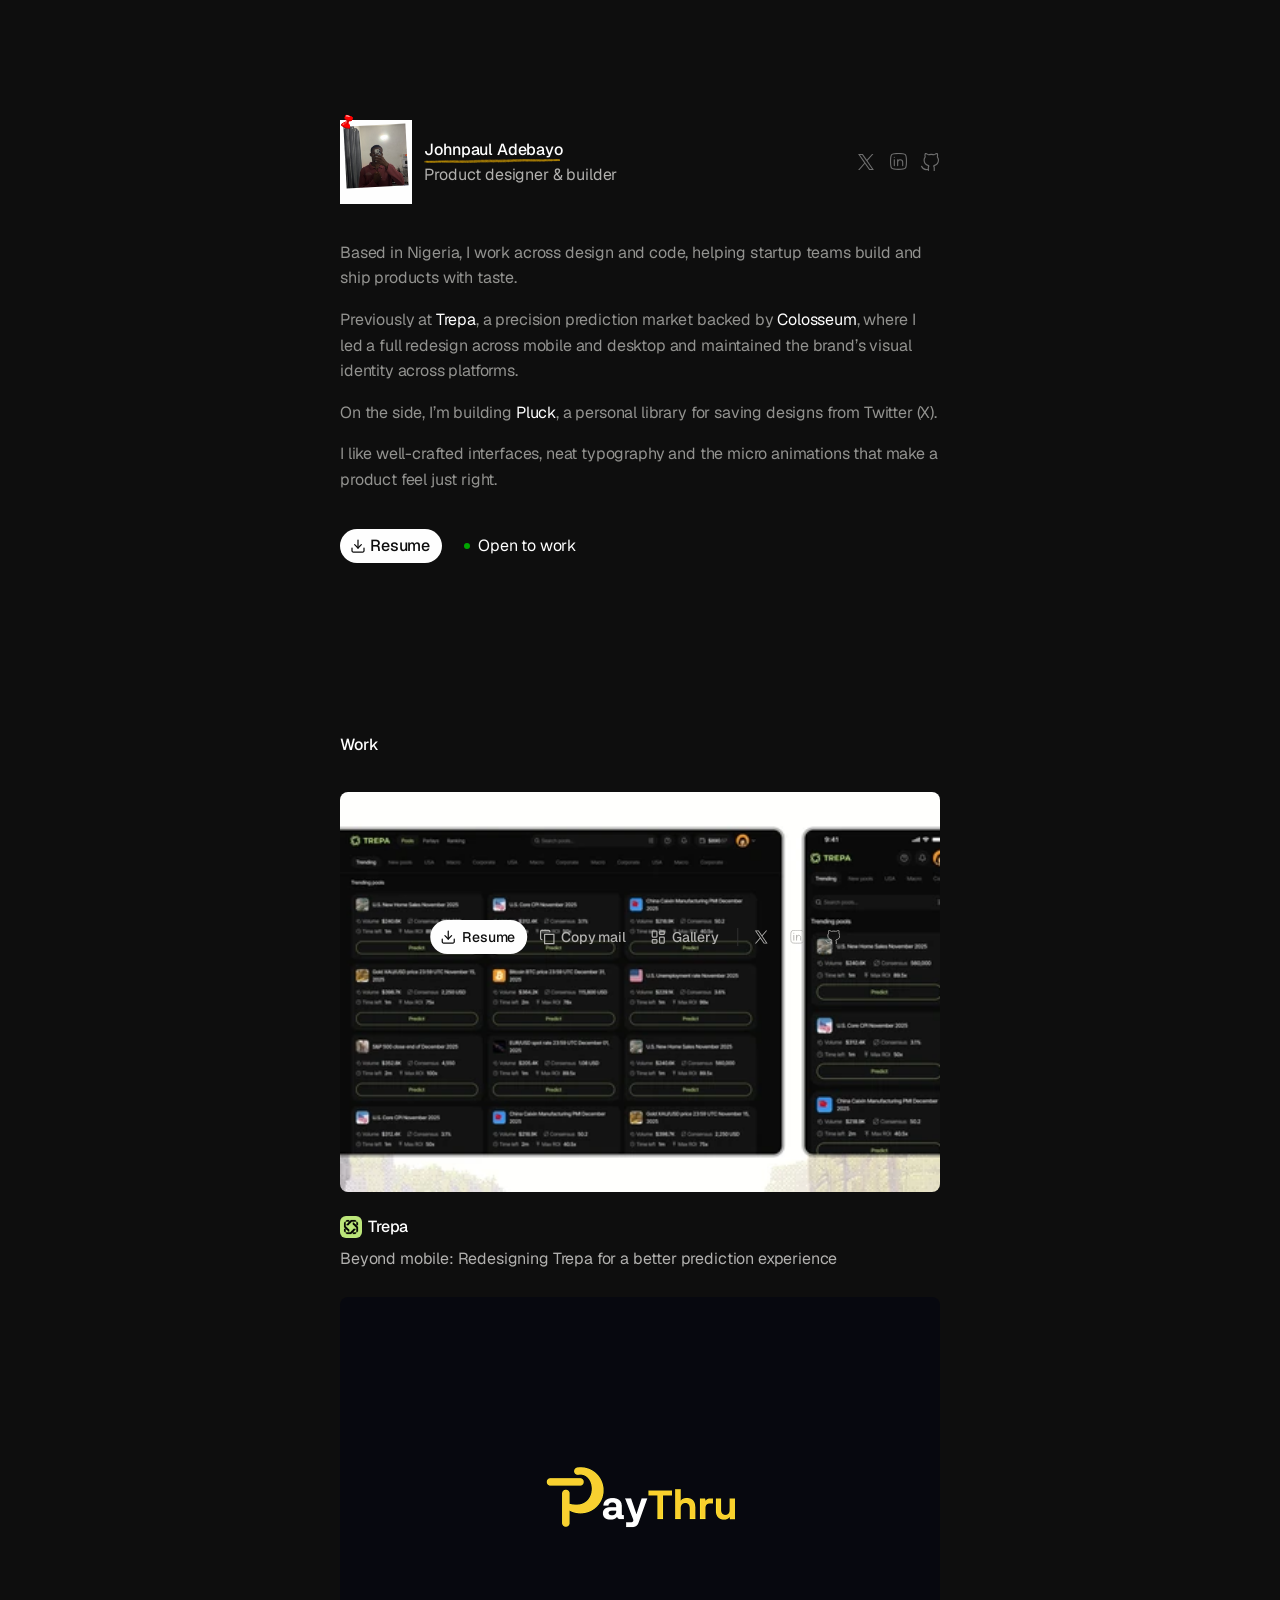
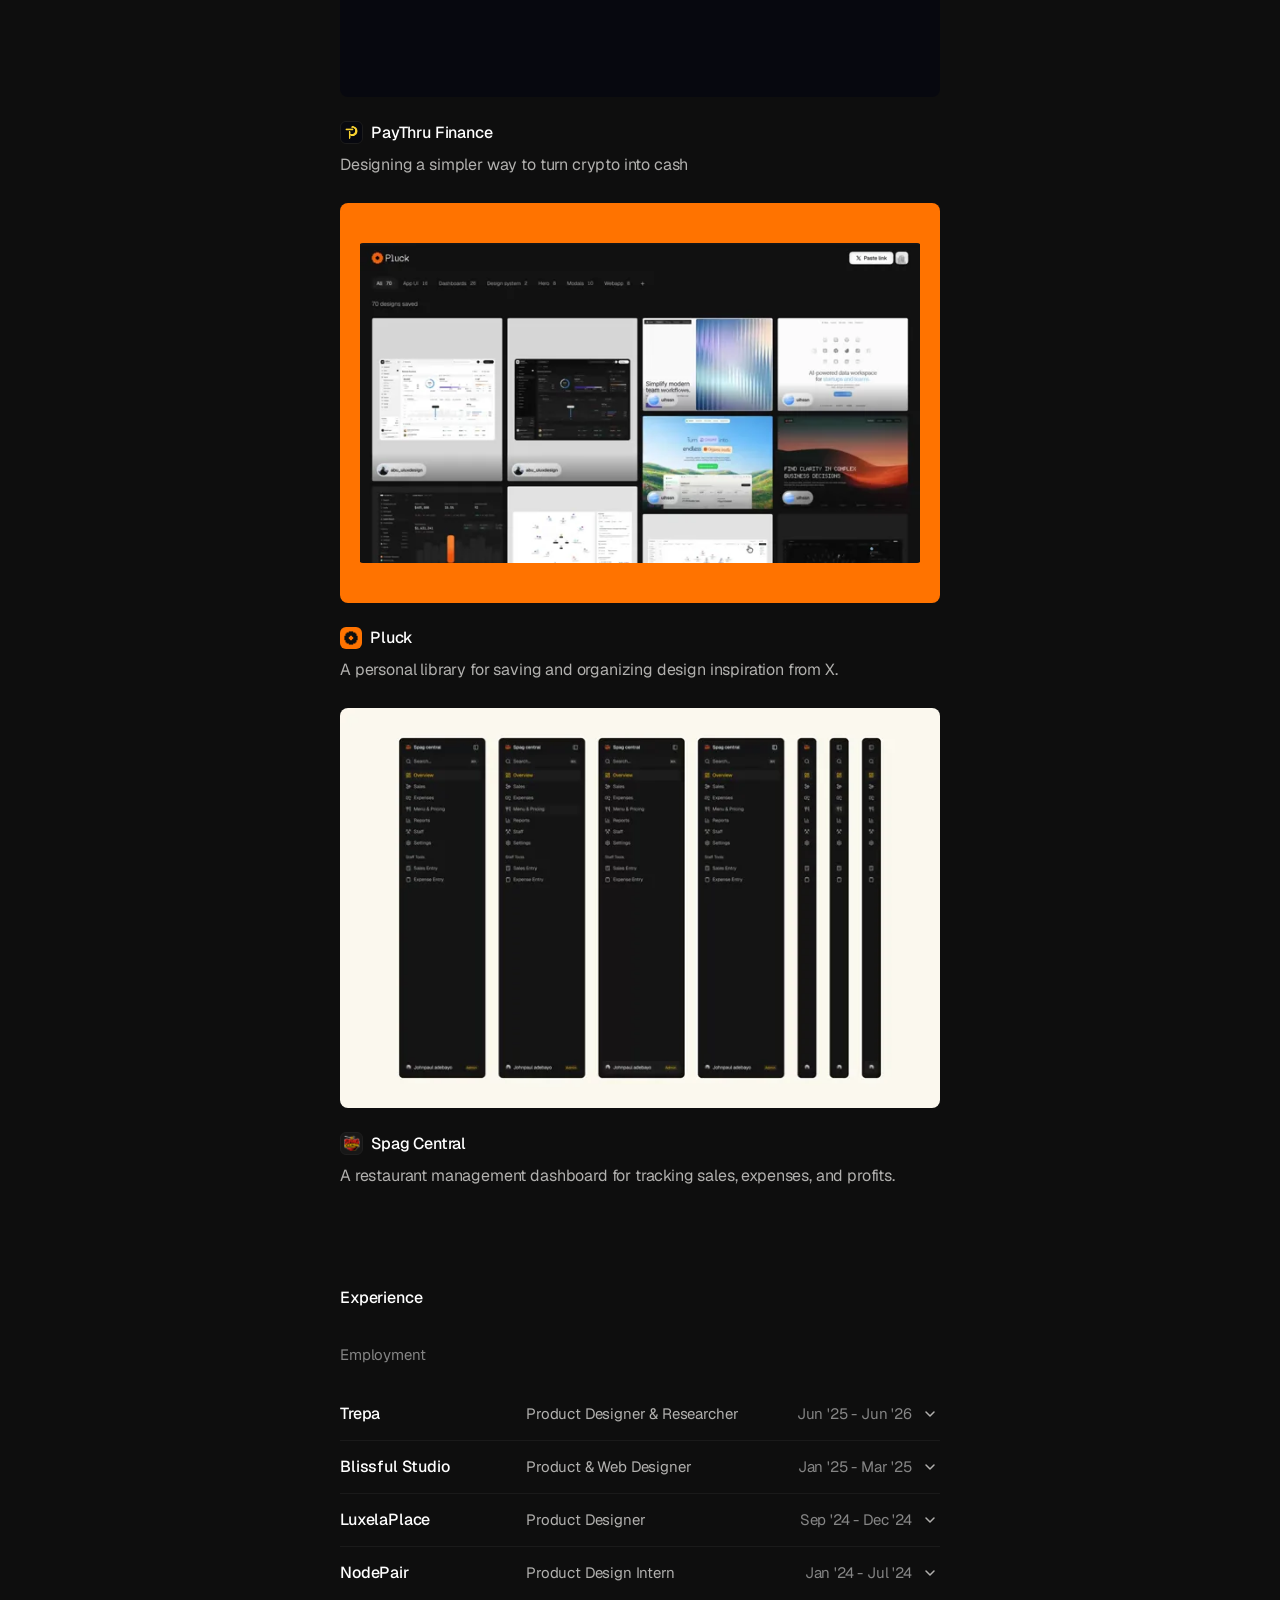
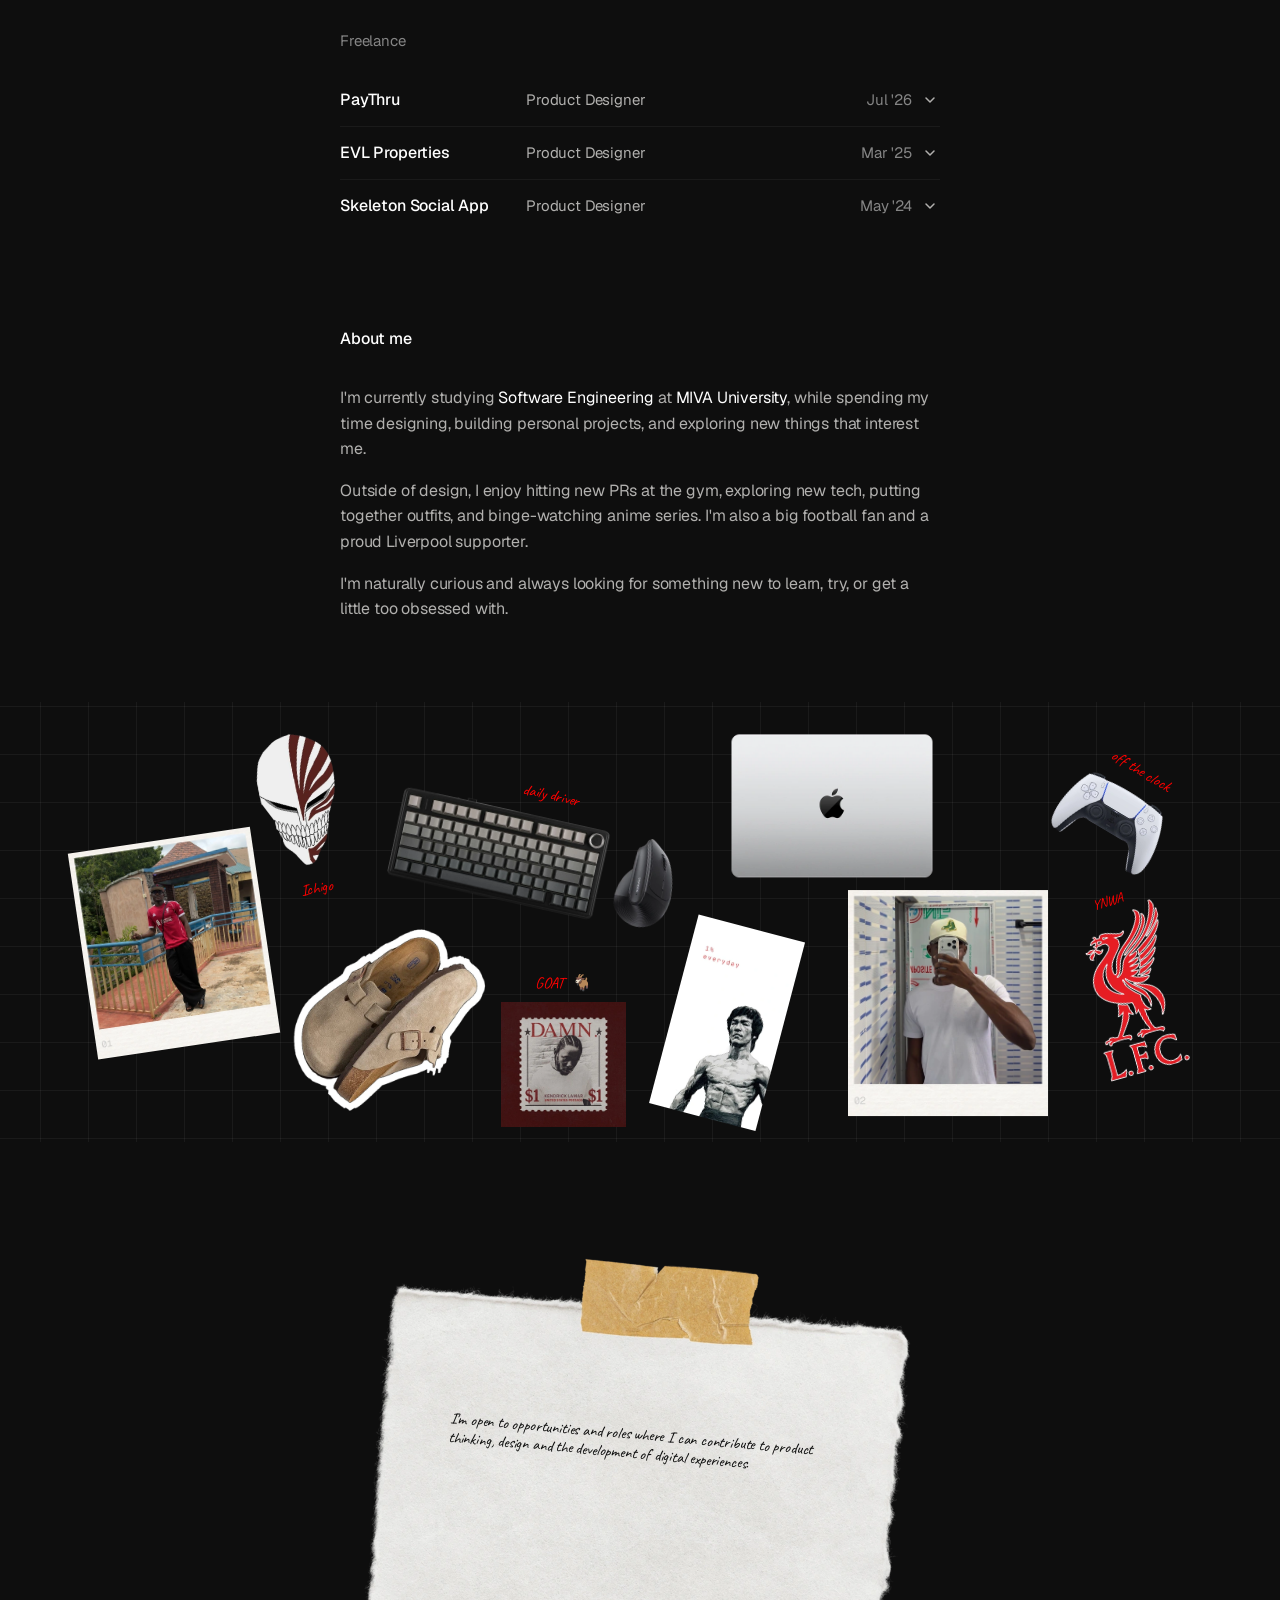
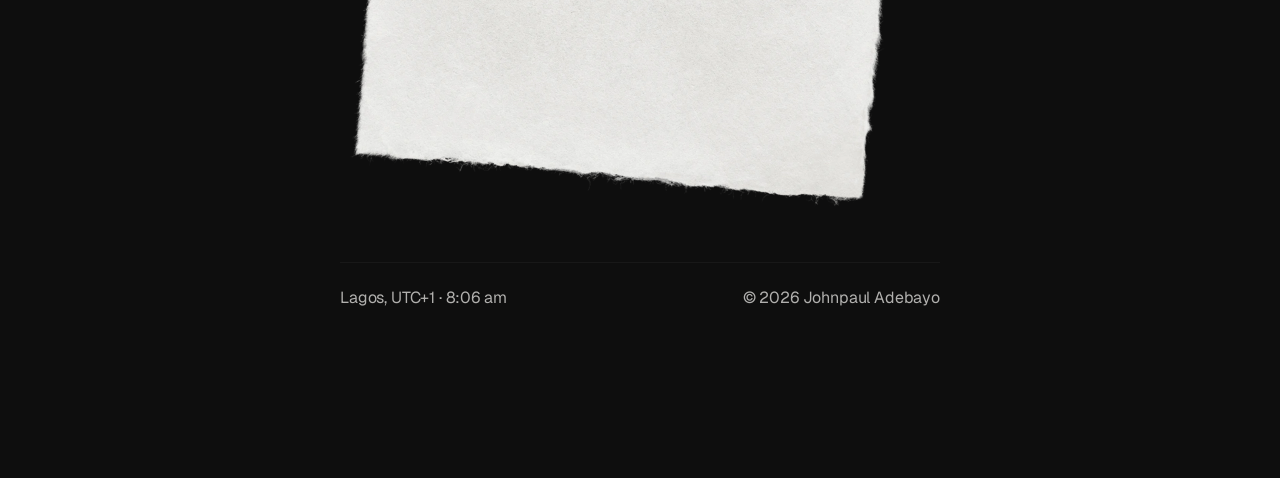
==== commit 9a6381b1: "Optimize video and fonts and standardize portfolio typography" ====
--- a/index.html
+++ b/index.html
@@ -23,10 +23,10 @@
   <meta name="twitter:image:alt" content="Johnpaul — product designer portfolio preview">
   <link rel="icon" type="image/png" href="assets/icons/favicon.png">
   <link rel="apple-touch-icon" href="assets/icons/favicon.png">
-  <link rel="preload" href="assets/fonts/geist-regular.ttf" as="font" type="font/ttf" crossorigin>
-  <link rel="stylesheet" href="assets/css/base.css?v=20261120-27">
-  <link rel="stylesheet" href="assets/css/pages/home.css?v=20261121-4">
-  <link rel="stylesheet" href="assets/css/pages/about.css?v=20261121-5">
+  <link rel="preload" href="assets/fonts/geist-regular.woff2" as="font" type="font/woff2" crossorigin>
+  <link rel="stylesheet" href="assets/css/base.css?v=20261121-12">
+  <link rel="stylesheet" href="assets/css/pages/home.css?v=20261121-12">
+  <link rel="stylesheet" href="assets/css/pages/about.css?v=20261121-12">
   <link rel="stylesheet" href="assets/css/components/bottom-nav.css?v=20261121-6">
   <script src="assets/vendor/lenis.min.js" defer></script>
   <script type="module" src="assets/js/pages/home.js?v=20261121-10"></script>
@@ -74,8 +74,8 @@
       <div class="projects">
         <article class="project-featured"><a class="project project-link" href="trepa-case-study/" aria-label="Trepa case study"><div class="project-visual project-placeholder" aria-hidden="true"><video class="project-video" src="assets/videos/trepa-showreel.mp4" poster="assets/images/projects/trepa-550.webp" width="1200" height="800" muted loop playsinline preload="none" tabindex="-1"></video></div><div class="project-caption"><div class="project-identity"><img class="project-icon" src="assets/images/projects/trepa-icon.webp" width="22" height="22" alt="" loading="lazy" decoding="async"><h3>Trepa</h3></div><p>Beyond mobile: Redesigning Trepa for a better prediction experience</p></div></a></article>
         <article class="project project-pending" data-pending-project><div class="project-visual project-placeholder" aria-hidden="true"><img class="project-preview" src="assets/images/projects/paythru-preview.png" width="1200" height="800" alt="" loading="lazy" decoding="async"><div class="coming-soon-overlay"><span class="coming-soon-tag"><img src="assets/icons/coming-soon.svg" width="16" height="16" alt="">coming soon</span></div></div><div class="project-caption"><div class="project-identity"><img class="project-icon project-icon-bordered" src="assets/images/projects/paythru-icon.webp" width="22" height="22" alt="" loading="lazy" decoding="async"><h3>PayThru Finance</h3></div><p>Designing a simpler way to turn crypto into cash</p></div><button class="project-pending-trigger" type="button" aria-label="PayThru Finance case study — coming soon"></button><span class="sr-only" role="status" data-pending-status></span></article>
-        <article class="project project-pending" data-pending-project><div class="project-visual project-placeholder project-visual-pluck" aria-hidden="true"><video class="project-video" src="assets/videos/pluck-demo.mp4" muted loop playsinline preload="none" tabindex="-1"></video><div class="coming-soon-overlay"><span class="coming-soon-tag"><img src="assets/icons/coming-soon.svg" width="16" height="16" alt="">coming soon</span></div></div><div class="project-caption"><div class="project-identity"><img class="project-icon" src="assets/images/projects/pluck-icon.png" width="22" height="22" alt="" loading="lazy" decoding="async"><h3>Pluck</h3></div><p>A personal library for saving and organizing design inspiration from X.</p></div><button class="project-pending-trigger" type="button" aria-label="Pluck case study — coming soon"></button><span class="sr-only" role="status" data-pending-status></span></article>
-        <article class="project project-pending" data-pending-project><div class="project-visual project-placeholder" aria-hidden="true"><video class="project-video" src="assets/videos/spag-central-preview.mp4" width="1800" height="1200" muted loop playsinline preload="none" tabindex="-1"></video><div class="coming-soon-overlay"><span class="coming-soon-tag"><img src="assets/icons/coming-soon.svg" width="16" height="16" alt="">coming soon</span></div></div><div class="project-caption"><div class="project-identity"><span class="project-icon project-icon-spag"><span><img src="assets/images/projects/spag-central-icon.png" width="23" height="23" alt="" loading="lazy" decoding="async"></span></span><h3>Spag Central</h3></div><p>A restaurant management dashboard for tracking sales, expenses, and profits.</p></div><button class="project-pending-trigger" type="button" aria-label="Spag Central case study — coming soon"></button><span class="sr-only" role="status" data-pending-status></span></article>
+        <article class="project project-pending" data-pending-project><div class="project-visual project-placeholder project-visual-pluck" aria-hidden="true"><video class="project-video" src="assets/videos/pluck-demo.mp4?v=20261121-11" poster="assets/images/projects/pluck-poster.webp" width="1280" height="730" muted loop playsinline preload="none" tabindex="-1"></video><div class="coming-soon-overlay"><span class="coming-soon-tag"><img src="assets/icons/coming-soon.svg" width="16" height="16" alt="">coming soon</span></div></div><div class="project-caption"><div class="project-identity"><img class="project-icon" src="assets/images/projects/pluck-icon.png" width="22" height="22" alt="" loading="lazy" decoding="async"><h3>Pluck</h3></div><p>A personal library for saving and organizing design inspiration from X.</p></div><button class="project-pending-trigger" type="button" aria-label="Pluck case study — coming soon"></button><span class="sr-only" role="status" data-pending-status></span></article>
+        <article class="project project-pending" data-pending-project><div class="project-visual project-placeholder" aria-hidden="true"><video class="project-video" src="assets/videos/spag-central-preview.mp4" poster="assets/images/projects/spag-central-poster.webp" width="1800" height="1200" muted loop playsinline preload="none" tabindex="-1"></video><div class="coming-soon-overlay"><span class="coming-soon-tag"><img src="assets/icons/coming-soon.svg" width="16" height="16" alt="">coming soon</span></div></div><div class="project-caption"><div class="project-identity"><span class="project-icon project-icon-spag"><span><img src="assets/images/projects/spag-central-icon.png" width="23" height="23" alt="" loading="lazy" decoding="async"></span></span><h3>Spag Central</h3></div><p>A restaurant management dashboard for tracking sales, expenses, and profits.</p></div><button class="project-pending-trigger" type="button" aria-label="Spag Central case study — coming soon"></button><span class="sr-only" role="status" data-pending-status></span></article>
       </div>
     </div></section>
     <section class="experience section" aria-labelledby="experience-title"><div class="container section-content">
--- a/assets/css/base.css
+++ b/assets/css/base.css
@@ -3,15 +3,15 @@
   font-style: normal;
   font-weight: 400;
   font-display: swap;
-  src: url('../fonts/geist-regular.ttf') format('truetype');
+  src: url('../fonts/geist-regular.woff2') format('woff2');
 }
 
 @font-face {
   font-family: Geist;
   font-style: normal;
-  font-weight: 450 500;
+  font-weight: 450;
   font-display: swap;
-  src: url('../fonts/geist-medium.ttf') format('truetype');
+  src: url('../fonts/geist-medium.woff2') format('woff2');
 }
 
 :root {
@@ -82,8 +82,8 @@
 }
 
 h1,h2 {
-  font-size: 18px;
-  font-weight: 500;
+  font-size: 16px;
+  font-weight: 450;
   color: var(--bright);
 }
 
@@ -280,7 +280,7 @@
   width: 100%;
   color: #0e0e0e;
   font-family: Caveat,cursive;
-  font-size: 5.54658515cqw;
+  font-size: min(16px,5.54658515cqw);
   letter-spacing: -.01em;
   font-weight: 400;
   line-height: 1.2;
@@ -299,6 +299,6 @@
   .footer-note { aspect-ratio: 358 / 381.277; }
   .footer-paper-frame { width: 100%; }
   .footer-note-content { left: 50%; width: 72.625698%; top: calc(50% + 5.687151cqw); gap: 21.969274cqw; transform: translate(-50%,-50%) rotate(3deg); }
-  .footer-note-copy { font-size: 6.536313cqw; }
+  .footer-note-copy { font-size: min(16px,6.536313cqw); }
   .footer-credits { flex-direction: column; align-items: flex-start; }
 }
--- a/assets/css/pages/home.css
+++ b/assets/css/pages/home.css
@@ -369,7 +369,7 @@
 .job-company {
   color: var(--bright);
   font-size: 16px;
-  font-weight: 500;
+  font-weight: 450;
 }
 
 .job-role,.job-date {
@@ -522,7 +522,7 @@
   background: #fefefe;
   color: #0e0e0e;
   font-size: 16px;
-  font-weight: 500;
+  font-weight: 450;
   line-height: normal;
   white-space: nowrap;
 }
@@ -605,7 +605,7 @@
 .experience .section-content { gap: 36px; }
 .experience h2 { font-weight: 450; }
 .experience .job-company { font-weight: 450; }
-.experience .dropdown:first-child .job-company { font-weight: 500; }
+.experience .dropdown:first-child .job-company { font-weight: 450; }
 
 .works .container { width: min(600px,calc(100% - 32px)); }
 .works .section-content { gap: 36px; }
--- a/assets/css/pages/about.css
+++ b/assets/css/pages/about.css
@@ -6,7 +6,7 @@
   padding-top: 50px;
 }
 .about-copy { width: min(600px,calc(100% - 160px)); display: flex; flex-direction: column; gap: 36px; }
-.about-copy h2 { font-size: 16px; font-weight: 500; line-height: normal; }
+.about-copy h2 { font-size: 16px; font-weight: 450; line-height: normal; }
 .about-prose { line-height: 1.6; }
 .about-prose p + p { margin-top: 16px; }
 .about-collage { position: relative; width: 100%; height: 440px; overflow: clip; background-image: linear-gradient(to right, #ffffff0d 1px, transparent 1px), linear-gradient(to bottom, #ffffff0d 1px, transparent 1px); background-size: 48px 48px; background-position: center 4px; }
@@ -24,7 +24,7 @@
   transform: translate(-50%,-50%) rotate(var(--angle));
 }
 .collage-item img { display: block; width: 100%; height: auto; }
-.collage-item figcaption { font-family: Caveat,cursive; font-size: calc(var(--label-size, 14) * var(--unit)); font-weight: 400; line-height: 1.3; letter-spacing: -.01em; text-align: center; color: red; text-box-trim: trim-both; text-box-edge: cap alphabetic; white-space: pre; }
+.collage-item figcaption { font-family: Caveat,cursive; font-size: min(16px,calc(var(--label-size, 14) * var(--unit))); font-weight: 400; line-height: 1.3; letter-spacing: -.01em; text-align: center; color: red; text-box-trim: trim-both; text-box-edge: cap alphabetic; white-space: pre; }
 .collage-crop { position: relative; display: block; overflow: hidden; }
 .collage-crop img { position: absolute; max-width: none; }
 .collage-gear { display: flex; flex-direction: column; align-items: center; gap: calc(6 * var(--unit)); --label-size: 18; }
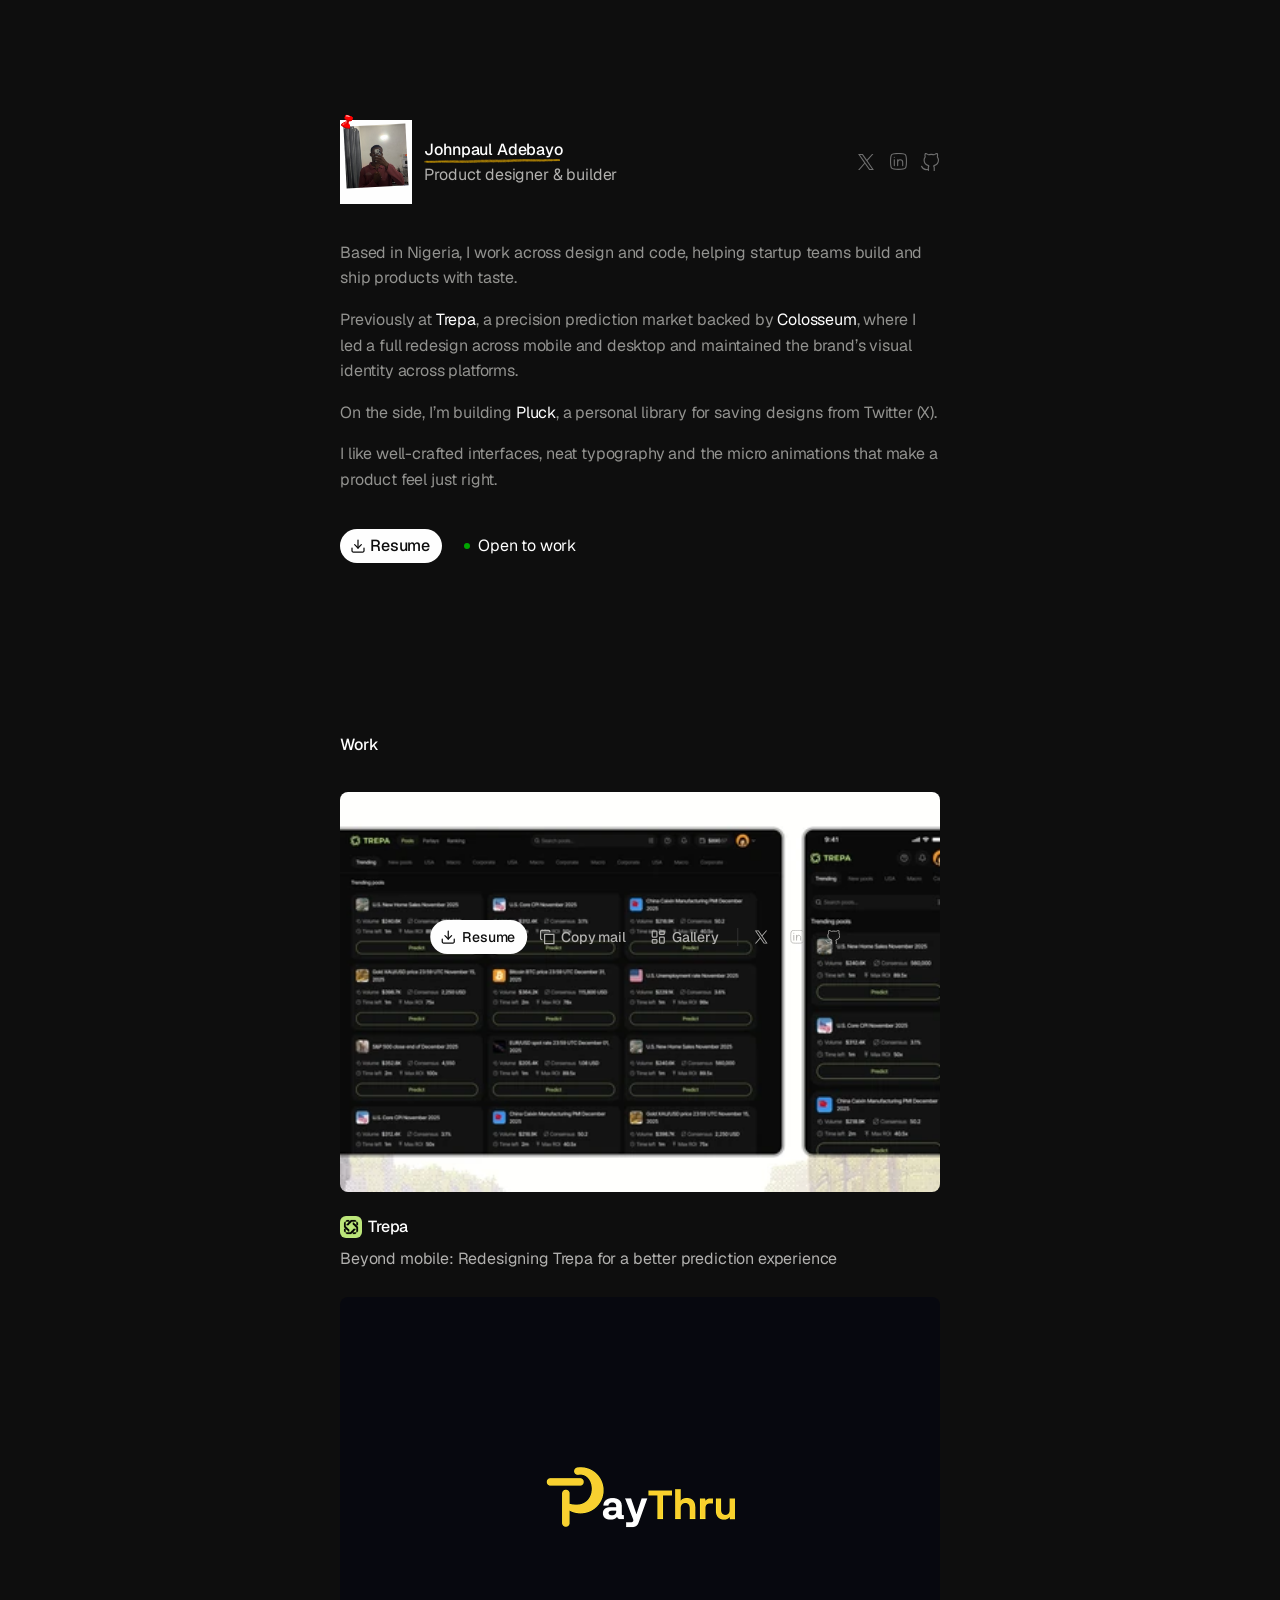
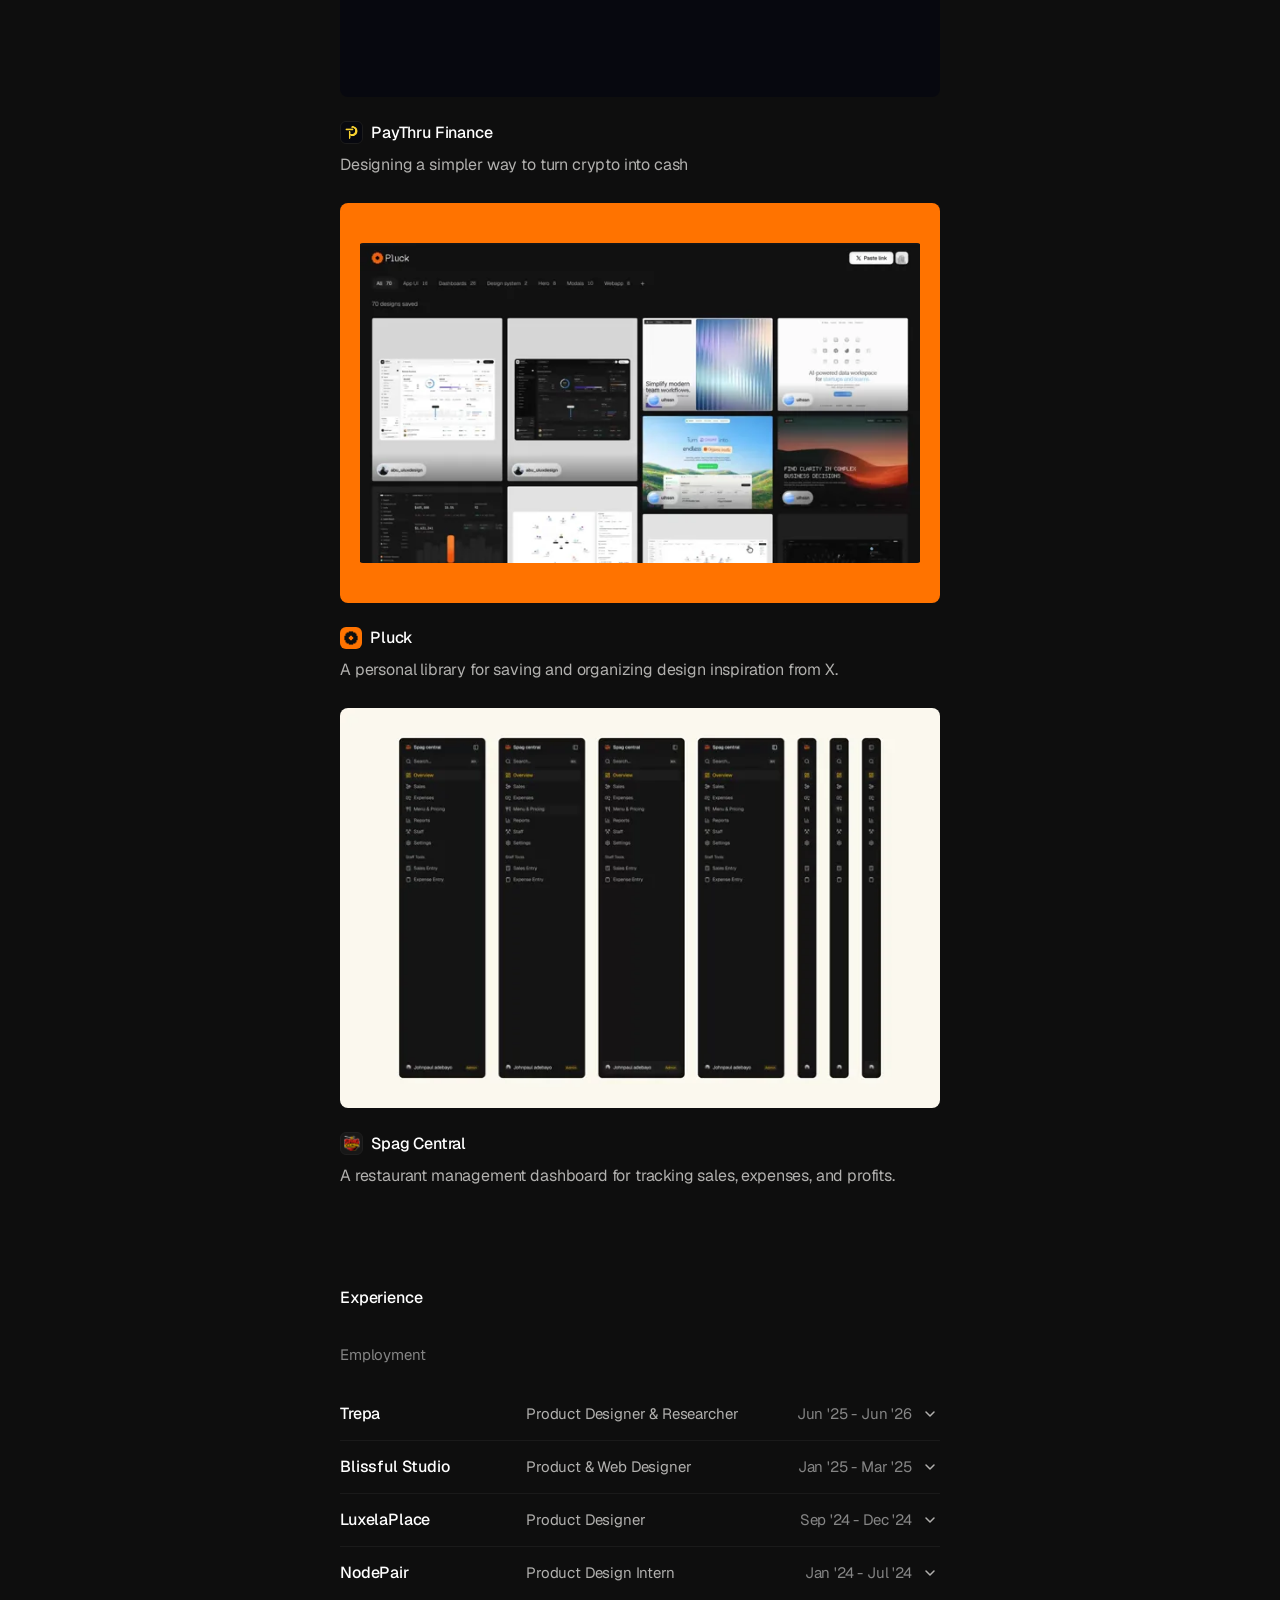
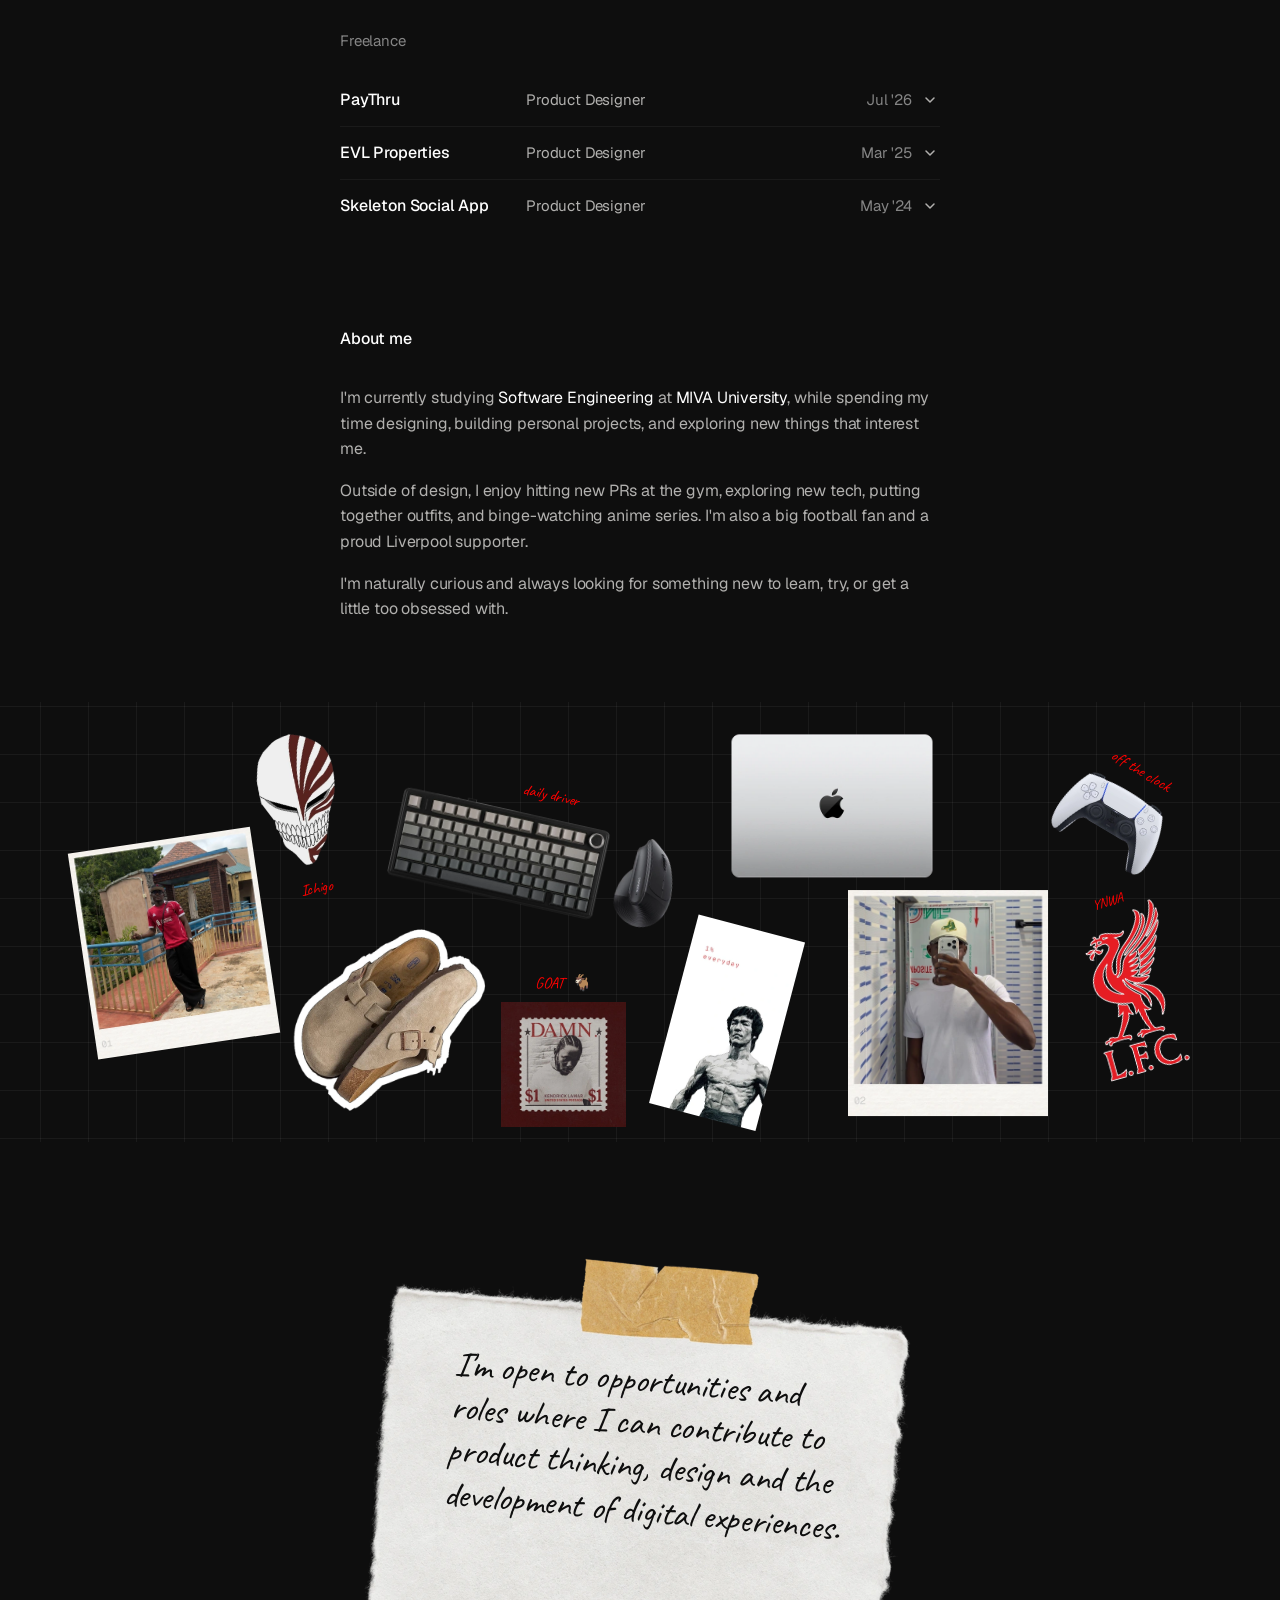
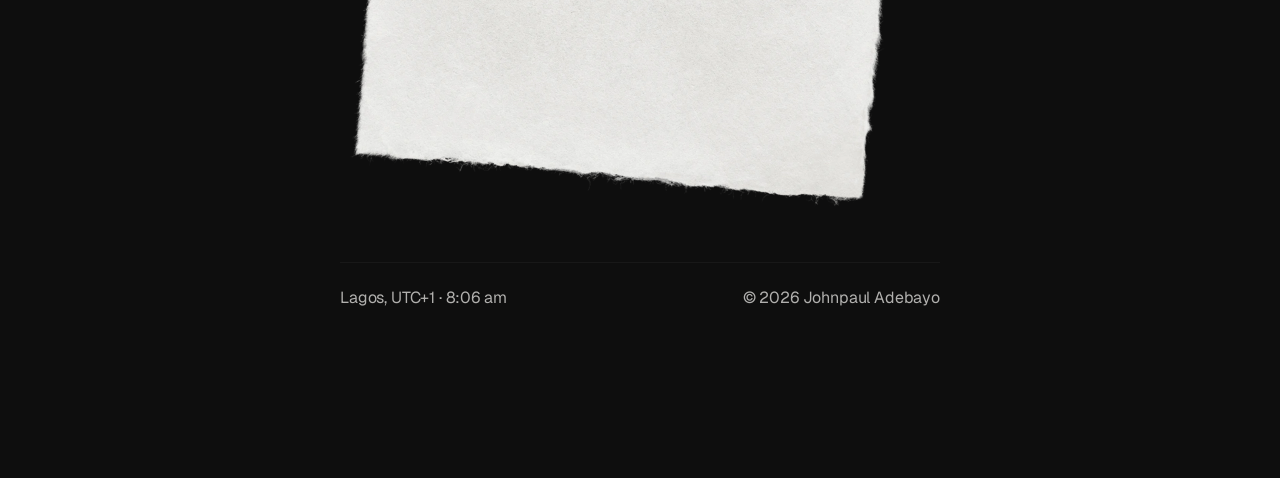
==== commit 8773f049: "Add case-study audio feedback and restore handwritten footer sizing" ====
--- a/index.html
+++ b/index.html
@@ -24,12 +24,12 @@
   <link rel="icon" type="image/png" href="assets/icons/favicon.png">
   <link rel="apple-touch-icon" href="assets/icons/favicon.png">
   <link rel="preload" href="assets/fonts/geist-regular.woff2" as="font" type="font/woff2" crossorigin>
-  <link rel="stylesheet" href="assets/css/base.css?v=20261121-12">
-  <link rel="stylesheet" href="assets/css/pages/home.css?v=20261121-12">
-  <link rel="stylesheet" href="assets/css/pages/about.css?v=20261121-12">
+  <link rel="stylesheet" href="assets/css/base.css?v=20261121-20">
+  <link rel="stylesheet" href="assets/css/pages/home.css?v=20261121-15">
+  <link rel="stylesheet" href="assets/css/pages/about.css?v=20261121-13">
   <link rel="stylesheet" href="assets/css/components/bottom-nav.css?v=20261121-6">
   <script src="assets/vendor/lenis.min.js" defer></script>
-  <script type="module" src="assets/js/pages/home.js?v=20261121-10"></script>
+  <script type="module" src="assets/js/pages/home.js?v=20261121-19"></script>
 </head>
 <body>
   <a class="skip-link" href="#main-content">Skip to content</a>
@@ -70,12 +70,12 @@
       </div>
     </section>
     <section class="works section" aria-labelledby="works-title"><div class="container section-content">
-      <h2 id="works-title">Work</h2>
+      <h2 id="works-title" class="appear" style="--appear-delay: 390ms">Work</h2>
       <div class="projects">
-        <article class="project-featured"><a class="project project-link" href="trepa-case-study/" aria-label="Trepa case study"><div class="project-visual project-placeholder" aria-hidden="true"><video class="project-video" src="assets/videos/trepa-showreel.mp4" poster="assets/images/projects/trepa-550.webp" width="1200" height="800" muted loop playsinline preload="none" tabindex="-1"></video></div><div class="project-caption"><div class="project-identity"><img class="project-icon" src="assets/images/projects/trepa-icon.webp" width="22" height="22" alt="" loading="lazy" decoding="async"><h3>Trepa</h3></div><p>Beyond mobile: Redesigning Trepa for a better prediction experience</p></div></a></article>
-        <article class="project project-pending" data-pending-project><div class="project-visual project-placeholder" aria-hidden="true"><img class="project-preview" src="assets/images/projects/paythru-preview.png" width="1200" height="800" alt="" loading="lazy" decoding="async"><div class="coming-soon-overlay"><span class="coming-soon-tag"><img src="assets/icons/coming-soon.svg" width="16" height="16" alt="">coming soon</span></div></div><div class="project-caption"><div class="project-identity"><img class="project-icon project-icon-bordered" src="assets/images/projects/paythru-icon.webp" width="22" height="22" alt="" loading="lazy" decoding="async"><h3>PayThru Finance</h3></div><p>Designing a simpler way to turn crypto into cash</p></div><button class="project-pending-trigger" type="button" aria-label="PayThru Finance case study — coming soon"></button><span class="sr-only" role="status" data-pending-status></span></article>
-        <article class="project project-pending" data-pending-project><div class="project-visual project-placeholder project-visual-pluck" aria-hidden="true"><video class="project-video" src="assets/videos/pluck-demo.mp4?v=20261121-11" poster="assets/images/projects/pluck-poster.webp" width="1280" height="730" muted loop playsinline preload="none" tabindex="-1"></video><div class="coming-soon-overlay"><span class="coming-soon-tag"><img src="assets/icons/coming-soon.svg" width="16" height="16" alt="">coming soon</span></div></div><div class="project-caption"><div class="project-identity"><img class="project-icon" src="assets/images/projects/pluck-icon.png" width="22" height="22" alt="" loading="lazy" decoding="async"><h3>Pluck</h3></div><p>A personal library for saving and organizing design inspiration from X.</p></div><button class="project-pending-trigger" type="button" aria-label="Pluck case study — coming soon"></button><span class="sr-only" role="status" data-pending-status></span></article>
-        <article class="project project-pending" data-pending-project><div class="project-visual project-placeholder" aria-hidden="true"><video class="project-video" src="assets/videos/spag-central-preview.mp4" poster="assets/images/projects/spag-central-poster.webp" width="1800" height="1200" muted loop playsinline preload="none" tabindex="-1"></video><div class="coming-soon-overlay"><span class="coming-soon-tag"><img src="assets/icons/coming-soon.svg" width="16" height="16" alt="">coming soon</span></div></div><div class="project-caption"><div class="project-identity"><span class="project-icon project-icon-spag"><span><img src="assets/images/projects/spag-central-icon.png" width="23" height="23" alt="" loading="lazy" decoding="async"></span></span><h3>Spag Central</h3></div><p>A restaurant management dashboard for tracking sales, expenses, and profits.</p></div><button class="project-pending-trigger" type="button" aria-label="Spag Central case study — coming soon"></button><span class="sr-only" role="status" data-pending-status></span></article>
+        <article class="project-featured appear" style="--appear-delay: 455ms"><a class="project project-link" href="trepa-case-study/" aria-label="Trepa case study"><div class="project-visual project-placeholder" aria-hidden="true"><video class="project-video" src="assets/videos/trepa-showreel.mp4" poster="assets/images/projects/trepa-550.webp" width="1200" height="800" muted loop playsinline preload="none" tabindex="-1"></video></div><div class="project-caption"><div class="project-identity"><img class="project-icon" src="assets/images/projects/trepa-icon.webp" width="22" height="22" alt="" loading="lazy" decoding="async"><h3>Trepa</h3></div><p>Beyond mobile: Redesigning Trepa for a better prediction experience</p></div></a></article>
+        <article class="project project-pending appear" style="--appear-delay: 455ms" data-pending-project><div class="project-visual project-placeholder" aria-hidden="true"><img class="project-preview" src="assets/images/projects/paythru-preview.png" width="1200" height="800" alt="" loading="lazy" decoding="async"><div class="coming-soon-overlay"><span class="coming-soon-tag"><img src="assets/icons/coming-soon.svg" width="16" height="16" alt="">coming soon</span></div></div><div class="project-caption"><div class="project-identity"><img class="project-icon project-icon-bordered" src="assets/images/projects/paythru-icon.webp" width="22" height="22" alt="" loading="lazy" decoding="async"><h3>PayThru Finance</h3></div><p>Designing a simpler way to turn crypto into cash</p></div><button class="project-pending-trigger" type="button" aria-label="PayThru Finance case study — coming soon"></button><span class="sr-only" role="status" data-pending-status></span></article>
+        <article class="project project-pending appear" style="--appear-delay: 455ms" data-pending-project><div class="project-visual project-placeholder project-visual-pluck" aria-hidden="true"><video class="project-video" src="assets/videos/pluck-demo.mp4?v=20261121-11" poster="assets/images/projects/pluck-poster.webp" width="1280" height="730" muted loop playsinline preload="none" tabindex="-1"></video><div class="coming-soon-overlay"><span class="coming-soon-tag"><img src="assets/icons/coming-soon.svg" width="16" height="16" alt="">coming soon</span></div></div><div class="project-caption"><div class="project-identity"><img class="project-icon" src="assets/images/projects/pluck-icon.png" width="22" height="22" alt="" loading="lazy" decoding="async"><h3>Pluck</h3></div><p>A personal library for saving and organizing design inspiration from X.</p></div><button class="project-pending-trigger" type="button" aria-label="Pluck case study — coming soon"></button><span class="sr-only" role="status" data-pending-status></span></article>
+        <article class="project project-pending appear" style="--appear-delay: 455ms" data-pending-project><div class="project-visual project-placeholder" aria-hidden="true"><video class="project-video" src="assets/videos/spag-central-preview.mp4" poster="assets/images/projects/spag-central-poster.webp" width="1800" height="1200" muted loop playsinline preload="none" tabindex="-1"></video><div class="coming-soon-overlay"><span class="coming-soon-tag"><img src="assets/icons/coming-soon.svg" width="16" height="16" alt="">coming soon</span></div></div><div class="project-caption"><div class="project-identity"><span class="project-icon project-icon-spag"><span><img src="assets/images/projects/spag-central-icon.png" width="23" height="23" alt="" loading="lazy" decoding="async"></span></span><h3>Spag Central</h3></div><p>A restaurant management dashboard for tracking sales, expenses, and profits.</p></div><button class="project-pending-trigger" type="button" aria-label="Spag Central case study — coming soon"></button><span class="sr-only" role="status" data-pending-status></span></article>
       </div>
     </div></section>
     <section class="experience section" aria-labelledby="experience-title"><div class="container section-content">
--- a/assets/css/base.css
+++ b/assets/css/base.css
@@ -64,7 +64,7 @@
   text-decoration: underline dotted;
 }
 
-button:focus-visible,a:focus-visible,.carousel:focus-visible {
+button:focus-visible,a:focus-visible {
   outline: 2px solid var(--foreground);
   outline-offset: 5px;
   border-radius: 6px;
@@ -280,7 +280,7 @@
   width: 100%;
   color: #0e0e0e;
   font-family: Caveat,cursive;
-  font-size: min(16px,5.54658515cqw);
+  font-size: 36px;
   letter-spacing: -.01em;
   font-weight: 400;
   line-height: 1.2;
@@ -299,6 +299,9 @@
   .footer-note { aspect-ratio: 358 / 381.277; }
   .footer-paper-frame { width: 100%; }
   .footer-note-content { left: 50%; width: 72.625698%; top: calc(50% + 5.687151cqw); gap: 21.969274cqw; transform: translate(-50%,-50%) rotate(3deg); }
-  .footer-note-copy { font-size: min(16px,6.536313cqw); }
+  .footer-note-copy { font-size: 24px; }
   .footer-credits { flex-direction: column; align-items: flex-start; }
 }
+
+/* Shared case-study reading rhythm; single-line text retains its original leading. */
+.case-study .is-multiline { line-height: 1.6; }
--- a/assets/css/pages/home.css
+++ b/assets/css/pages/home.css
@@ -648,3 +648,12 @@
 
 .project-visual-pluck { display: grid; place-items: center; background: #ff7300; }
 .project-visual-pluck .project-video { width: 93.63%; height: 80%; object-fit: contain; border-radius: 4px; }
+
+/* Continue the hero entrance without blurring large video surfaces or changing layout. */
+@media (prefers-reduced-motion: no-preference) {
+  .works .appear { animation-name: work-appear; }
+}
+@keyframes work-appear {
+  from { opacity: 0; transform: translateY(6px); }
+  to { opacity: 1; transform: translateY(0); }
+}
--- a/assets/css/pages/about.css
+++ b/assets/css/pages/about.css
@@ -54,6 +54,7 @@
   .about-copy { width: calc(100% - 32px); }
   .about-collage { --mobile-unit: min(1px,calc(100vw / 390)); height: calc(400 * var(--mobile-unit)); }
   .collage-board { --unit: var(--mobile-unit); width: calc(390 * var(--unit)); height: calc(400 * var(--unit)); }
+  .collage-item { width: calc(var(--w) * var(--unit) * 1.5); }
   .collage-liverpool { --label-size: 6.533; }
   .collage-gear { gap: calc(2.64 * var(--unit)); --label-size: 7.92; }
   .collage-controller { gap: calc(4 * var(--unit)); --label-size: 8.5; }
